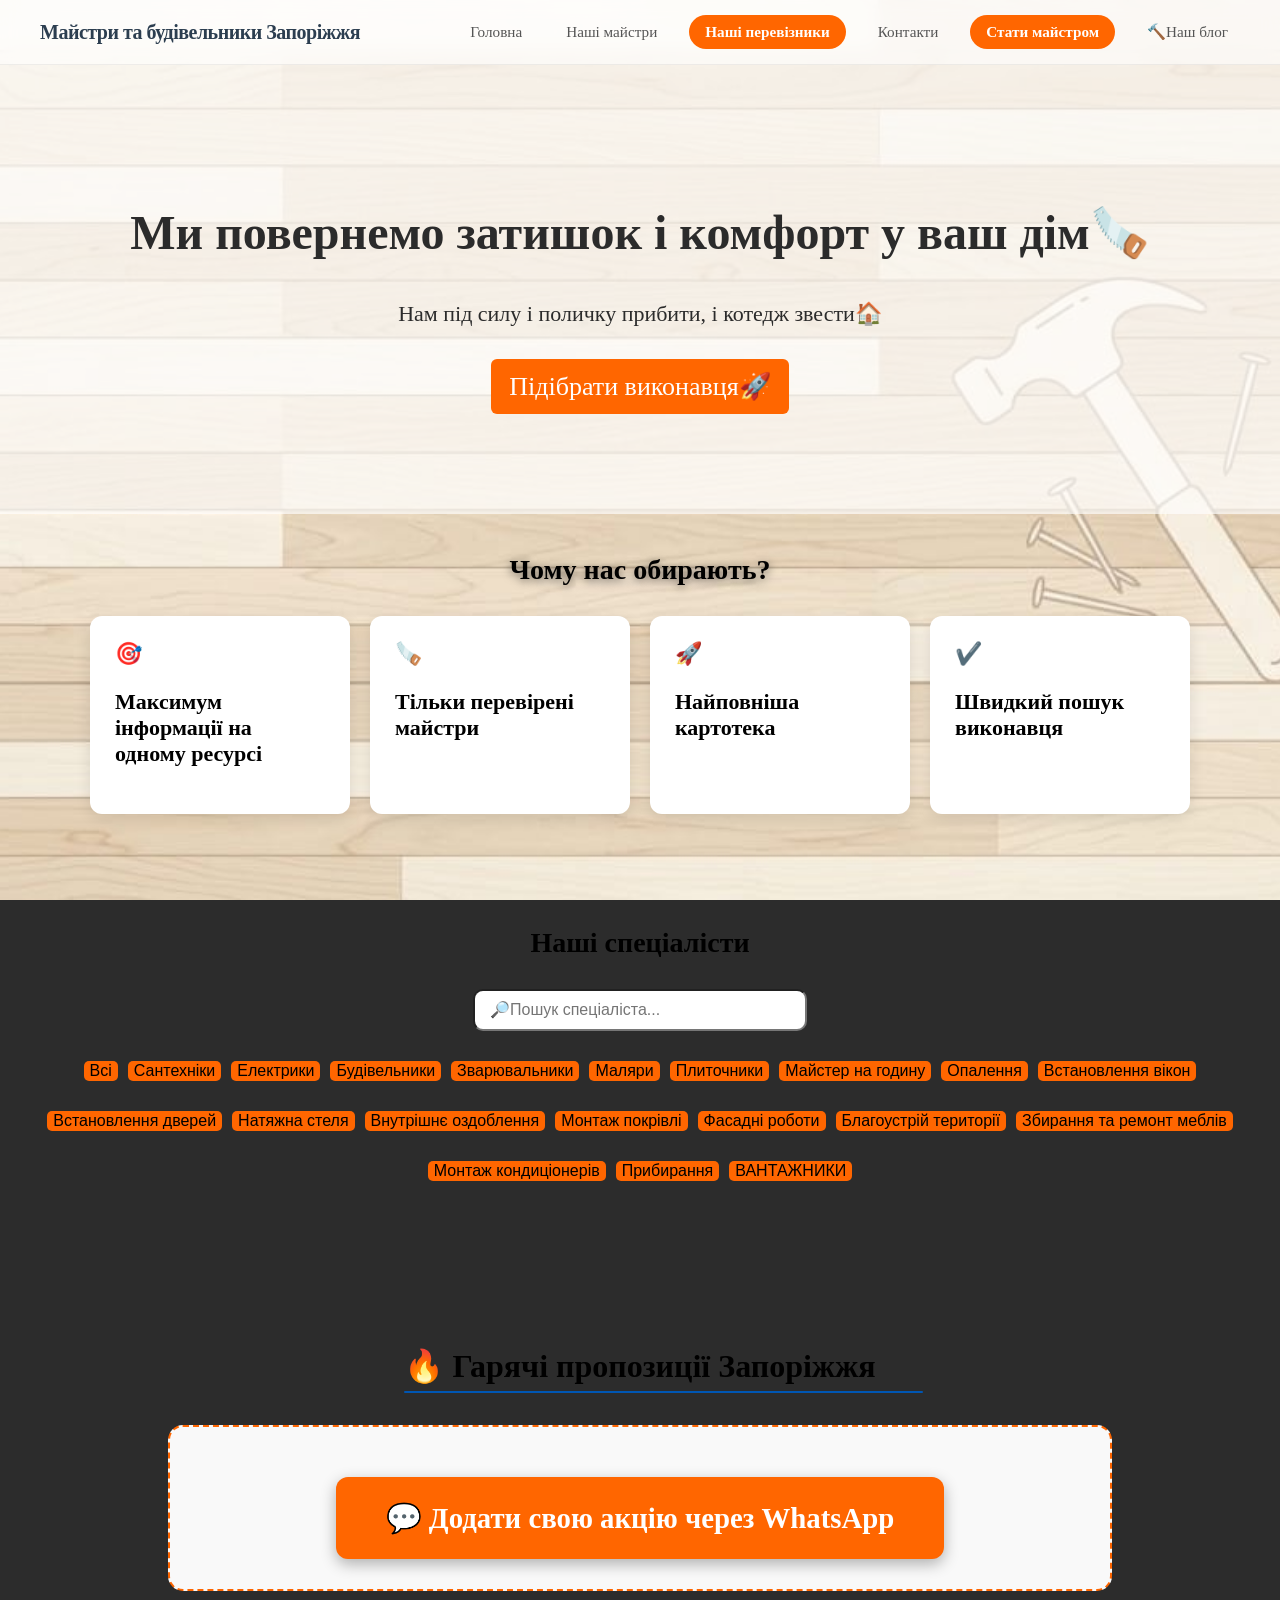
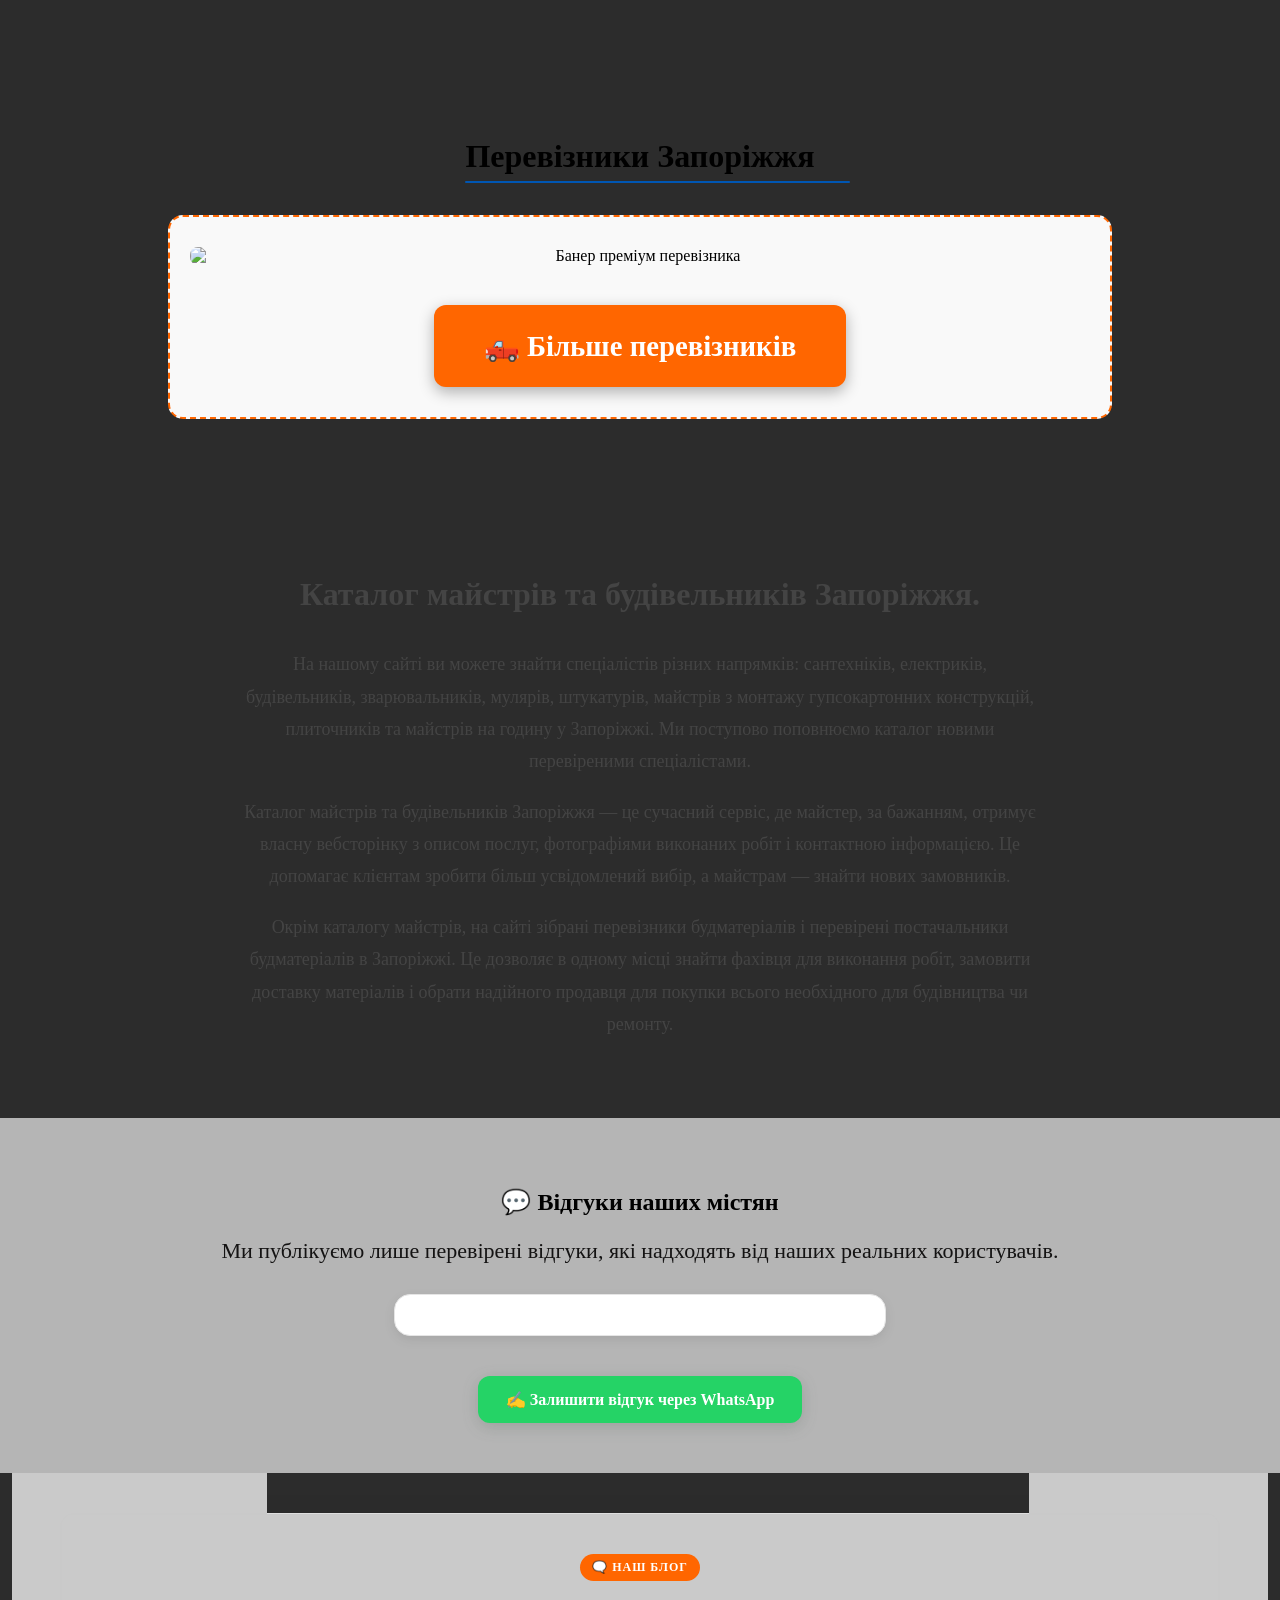
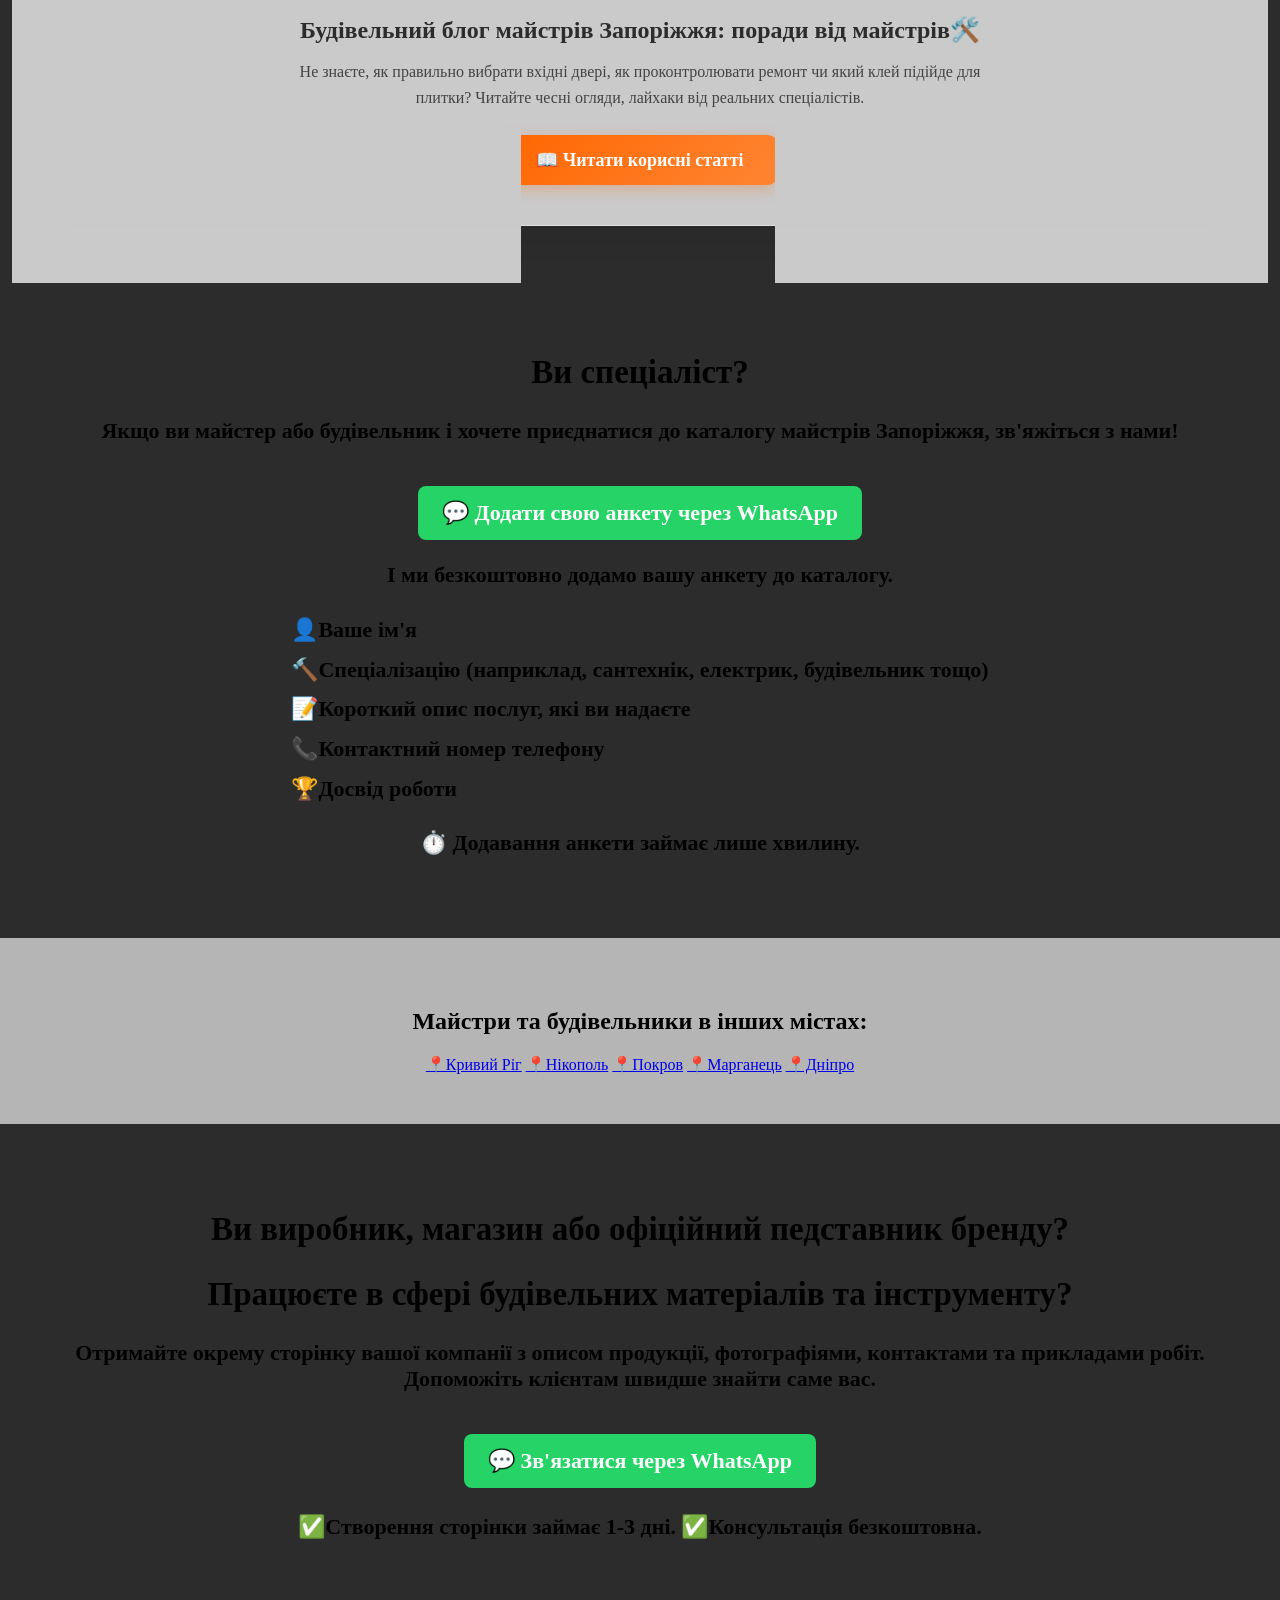
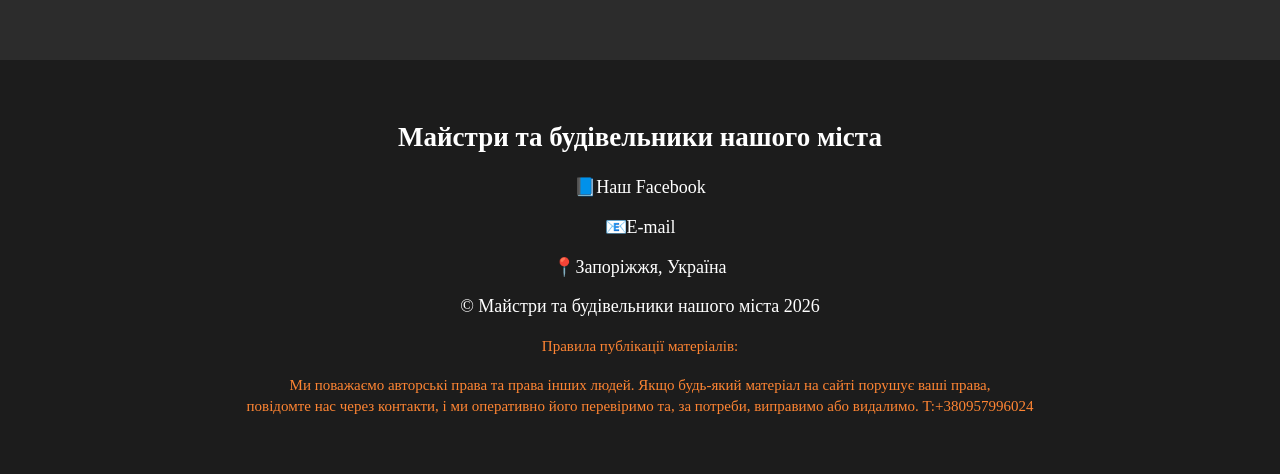
==== index.html @ d4b4d34e "Update fmt.Println message from 'Hello' to 'Goodbye'" ====
<!DOCTYPE html>
<html lang="uk">
<head>
    <meta charset="UTF-8">
    <meta name="viewport" content="width=device-width, initial-scale=1.0"><!--адаптація для мобільних пристроїв-->
        <!--СЕО ОПИС - МЕГА ВАЖЛИВО-->
    <meta name="description"
    content="Каталог майстрів та будівельників нашого міста. Сантехніки, електрики, будівельники, зварювальники та інші спеціалісти.">
    
    <title>Майстри та будівельники Запоріжжя | Каталог спеціалістів</title>

    <!--відсилка до стилів-->
    <link rel="stylesheet" href="style.css">
    
    <link rel="icon" type="image/png" href="images/favicon.png">
    <link rel="canonical" href="https://pavlenkoyurij-sudo.github.io/-builders-zap/" />


</head>


    <!-- Google tag (gtag.js) -->
<script async src="https://www.googletagmanager.com/gtag/js?id=G-5V0Y68V014"></script>
<script>
  window.dataLayer = window.dataLayer || [];
  function gtag(){dataLayer.push(arguments);}
  gtag('js', new Date());

  gtag('config', 'G-5V0Y68V014');
</script>




<body>

    <header>
        <h2>Майстри та будівельники Запоріжжя</h2>
        <nav>
                <a href="#home">Головна</a>
                <a href="#masters">Наші майстри</a>
                <a href="delivery/index-delivery.html" class="nav-btn-highlight">Наші перевізники</a>
                <a href="#join-master-section">Контакти</a>
                <a href="promo/promo.html" class="nav-btn-highlight">Стати майстром</a>
                
                
                <a href="blog/index.html">🔨Наш блог</a>
                
        </nav>
            

    </header>


    <main>

        <section id="home" class="hero">

            <h1>
                 Ми повернемо затишок і комфорт у ваш дім🪚
            </h1>

            <p>
                 Нам під силу і поличку прибити, і котедж звести🏠
            </p>

            <a href="#masters" class="hero-btn">
                 Підібрати виконавця🚀
            </a>

            

        </section>    
        




        <section class="advantages-section">

             <h2 class="advantages-title">
                Чому нас обирають?
            </h2>

            <div class="advantages">
                <div class="adv-card">
                    <div class="adv-icon">🎯</div>

                    <p>
                        Максимум інформації на одному ресурсі
                    </p>
            </div>   
                
                <div class="adv-card">
                    <div class="adv-icon">🪚</div>

                    <p>
                        Тільки перевірені майстри
                    </p>
                </div>

                <div class="adv-card">
                    <div class="adv-icon">🚀</div>

                    <p>
                        Найповніша картотека
                    </p>
                </div>

                <div class="adv-card">
                    <div class="adv-icon">✔️</div>

                    <p>
                        Швидкий пошук виконавця
                    </p>
                </div>   
            
            </div>
        </section>

        <section id="masters" class="masters-section">
            <h2>Наші спеціалісти</h2>

            <input
                type="text"
                id="searchInput"
                placeholder="🔎Пошук спеціаліста..."
                onkeyup="searchMaster()"
                />






            <div class="filters">
                <button onclick="filterMasters('all')">Всі</button>
                <button onclick="filterMasters('plumber')">Сантехніки</button>
                <button onclick="filterMasters('electrician')">Електрики</button>
                <button onclick="filterMasters('builder')">Будівельники</button>
                <button onclick="filterMasters('welder')">Зварювальники</button>
                <button onclick="filterMasters('painter')">Маляри</button>
                <button onclick="filterMasters('tiler')">Плиточники</button>
                <button onclick="filterMasters('handyman')">Майстер на годину</button>
                <button onclick="filterMasters('heating-installer')">Опалення</button>
                <button onclick="filterMasters('window-installer')">Встановлення вікон</button>
                <button onclick="filterMasters('door-installer')">Встановлення дверей</button>
                <button onclick="filterMasters('stretch-ceilings')">Натяжна стеля</button>
                <button onclick="filterMasters('interior-finisher')">Внутрішнє оздоблення</button>
                <button onclick="filterMasters('roof-installer')">Монтаж покрівлі</button>
                <button onclick="filterMasters('exterior-worker')">Фасадні роботи</button>
                <button onclick="filterMasters('landscaping-services')">Благоустрій території</button>
                <button onclick="filterMasters('furniture-assembler')">Збирання та ремонт меблів</button>
                <button onclick="filterMasters('conditioner-installer')">Монтаж кондиціонерів</button>
                <button onclick="filterMasters('cleaning')">Прибирання</button>
                <button onclick="filterMasters('worker')">ВАНТАЖНИКИ</button>
                


            </div>


            <div class="master-grid" id="masterGrid"></div> <!--відсилка до масиву майстрів в ява скрипт-->


        







        </section>



        <section class="hot-section">
            <h2 class="hot-title">
                🔥 Гарячі пропозиції Запоріжжя
            </h2>
            <div class="hot-container">
                        <!--картку добавлено -->
                <div class="hot-card">
  
                    <a href="https://wa.me/380957996024?text=Добрий%20день!%20Хочу%20додати%20свою%20акцію%20на%20сторінку%20майстрів%20Запоріжжя."
                    class="hot-btn whatsapp-btn">
                        💬 Додати свою акцію через WhatsApp
                    </a>
                </div> 
            </div>
        </section>



        <section class="hot-section">
            <h2 class="hot-title">
                Перевізники Запоріжжя
            </h2>
            
            <div class="hot-container">
                        <!--картку добавлено -->
                <div class="hot-card">
                    <!--Місце для банера партнера-->
                    <img src="https://kvnivreuwjgxqekaswed.supabase.co/storage/v1/object/public/master-photos/carriers/zap-deliver.jpg" class="hot-banner"
                    alt="Банер преміум перевізника">
                    <a href="delivery/index-delivery.html"
                    class="hot-btn whatsapp-btn">
                        🛻 Більше перевізників
                    </a>
                    
                </div>              
            </div>
        </section>



        



        


        <section class="seo-text">
            <h2>
                Каталог майстрів та будівельників Запоріжжя.
            </h2>

            <p>
                На нашому сайті ви можете знайти спеціалістів різних напрямків:
        сантехніків, електриків, будівельників, зварювальників, мулярів, штукатурів, майстрів з монтажу гупсокартонних конструкцій,
        плиточників та майстрів на годину у Запоріжжі.
        Ми поступово поповнюємо каталог новими перевіреними спеціалістами.
            </p>
           
            <p>
                Каталог майстрів та будівельників Запоріжжя — це сучасний сервіс, де майстер, за бажанням, отримує власну вебсторінку з описом послуг, фотографіями виконаних робіт і контактною інформацією. Це допомагає клієнтам зробити більш усвідомлений вибір, а майстрам — знайти нових замовників.
            </p>    
        <p>Окрім каталогу майстрів, на сайті зібрані перевізники будматеріалів і перевірені постачальники будматеріалів в Запоріжжі. Це дозволяє в одному місці знайти фахівця для виконання робіт, замовити доставку матеріалів і обрати надійного продавця для покупки всього необхідного для будівництва чи ремонту.</p> 

        </section>



        <section class="reviews-section">
            <h2>💬 Відгуки наших містян</h2>
            <p class="reviews-subtitle">
                Ми публікуємо лише перевірені відгуки, які надходять від наших реальних користувачів.
            </p>

            <div class="reviews-container">

                <div class="review-card">
                    
                </div>

               
            </div>
            <div class="review-action">
                <a href="https://wa.me/380957996024?text=%D0%94%D0%BE%D0%B1%D1%80%D0%B8%D0%B9%20%D0%B4%D0%B5%D0%BD%D1%8C!%20%D0%A5%D0%BE%D1%87%D1%83%20%D0%B7%D0%B0%D0%BB%D0%B8%D1%88%D0%B8%D1%82%D0%B8%20%D0%B2%D1%96%D0%B4%D0%B3%D1%83%D0%BA."
                class="leave-review-btn">
                ✍️ Залишити відгук через WhatsApp
                </a>
            </div>

        </section>


        <!---інформаційна картка блогу--->
        <section class="blog-promo-section">
            <div class="blog-promo-card">
                <div class="blog-promo-content">
                    <span class="blog-badge">🗨️ НАШ БЛОГ</span>
                    <h2>Будівельний блог майстрів Запоріжжя: поради від майстрів🛠️</h2>
                    <p>
                        Не знаєте, як правильно вибрати вхідні двері, як проконтролювати ремонт чи який клей підійде для плитки? Читайте чесні огляди, лайхаки від реальних спеціалістів.
                    </p>
                    <a href="blog/index.html" class="blog-promo-btn">📖 Читати корисні статті</a>

                </div>
            </div>
        </section>




        <section class="join-section" id="join-master-section">
            <h2>Ви спеціаліст?</h2>

            <p>
                Якщо ви майстер або будівельник і хочете приєднатися до каталогу майстрів Запоріжжя, зв'яжіться з нами!
            </p>

            <a href="https://wa.me/380957996024?text=Добрий%20день!%20Хочу%20приєднатися%20до%20каталогу%20майстрів%20Запоріжжя."
                class="add-master-btn whatsapp-btn">
                💬 Додати свою анкету через WhatsApp
            </a>



            



            <p>
                І ми безкоштовно додамо вашу анкету до каталогу.
            </p>
            <ul class="join-list">
                <li>👤Ваше ім'я</li>
                <li>🔨Спеціалізацію (наприклад, сантехнік, електрик, будівельник тощо)</li>
                <li>📝Короткий опис послуг, які ви надаєте</li>
                <li>📞Контактний номер телефону</li>
                <li>🏆Досвід роботи</li>
            </ul>

            <p class="join-note">
                ⏱️ Додавання анкети займає лише хвилину.
            </p>
        </section>

        <section class="reviews-section">
            <h2>Майстри та будівельники в інших містах:</h2>
            <div>
             
                <a href="https://pavlenkoyurij-sudo.github.io/-builders-zap/krivyi-r%D1%96g/index.html" class="link-city-btn">📍Кривий Ріг</a>
                <a href="https://pavlenkoyurij-sudo.github.io/Our-specialists/nikopol/index.html#masters" class="link-city-btn">📍Нікополь</a> 
                <a href="https://pavlenkoyurij-sudo.github.io/Our-specialists/index.html#masters" class="link-city-btn">📍Покров</a>
                <a href="https://pavlenkoyurij-sudo.github.io/Our-specialists/marganec/index.html#masters" class="link-city-btn">📍Марганець</a> 
                <a href="https://pavlenkoyurij-sudo.github.io/-builders-zap/dnipro/index.html#masters" class="link-city-btn">📍Дніпро</a>     
            </div>           

        </section>



        <section class="join-section" id="join-partner-section">
            <h2>Ви виробник, магазин або офіційний педставник бренду?</h2>
            <h2>Працюєте в сфері будівельних матеріалів та інструменту?</h2>

            <p>
                Отримайте окрему сторінку вашої компанії з описом продукції, фотографіями, контактами та прикладами робіт. Допоможіть клієнтам швидше знайти саме вас.
            </p>

            <a href="https://wa.me/380957996024?text=Добрий%20день!%20В%20мене%20є%20потреба%20в%20осотистій%20вебсторінці."
                class="add-master-btn whatsapp-btn">
                💬 Зв'язатися через WhatsApp
            </a>
            <h3></h3>
                ✅Створення сторінки займає 1-3 дні.
                ✅Консультація безкоштовна.
            </h3>

        </section>

        

    </main>    


    
    
    

    



    <button id="scrollToTopBtn" aria-label="Наверх">
            ▲
        </button> <!--кнопка наверх-->






    <footer id="contacts"> 
        <h2>Майстри та будівельники нашого міста</h2>

         
        <p>
            <a href="https://www.facebook.com/share/1bSVVMVqst/"
                target="_blank"
                rel="noopener noreferrer">
                📘Наш Facebook
            </a>
        </p>  

        <p>
            <a href="mailto:yurij.webdev@gmail.com" title="Написати нам">
                📧E-mail
            </a>
        </p>

            <p>📍Запоріжжя, Україна</p>

            <p>© Майстри та будівельники нашого міста 2026</p>

            <p><small style="color: #ff8533;">Правила публікації матеріалів:</small></p>
            <p><small style="color: #ff8533;">Ми поважаємо авторські права та права інших людей. Якщо будь-який матеріал на сайті порушує ваші права, <br>повідомте нас через контакти, і ми оперативно його перевіримо та, за потреби, виправимо або видалимо. T:+380957996024</small></p>



    </footer>


     <!-- Універсальне модальне вікно для детального опису -->
    <dialog id="masterModal" class="master-modal">
        <div class="modal-content">
            <button class="modal-close-icon" onclick="closeMasterModal()">&times;</button>
            <img id="modalPhoto" src="" alt="" class="modal-photo">
            <p id="modalId" class="modal-id"></p>
            <h3 id="modalName"></h3>            
            <p id="modalProfession" class="modal-prof"></p>
            <p id="modalExperience" class="modal-experience"></p>
            <p id="modalCity" class="modal-city"></p>
            <hr>
            <h4>Повний опис послуг:</h4>
            <p id="modalDescription" class="modal-desc"></p>
            <hr>
            <a id="modalCallBtn" href="" class="call-btn">📞 Подзвонити</a>
        </div>
    </dialog>

        <!--посилання до супербази-->
    <script src="https://cdn.jsdelivr.net/npm/@supabase/supabase-js@2"></script>
        <!--посилання до ява скрипта-->
    <script src="script.js"></script> 


        


</body>
</html>
---- style.css ----
body {
    background-image: url("images/background-image.jpeg");
    background-size: cover;/*розтягуємо картинку на весь екран*/
    background-position: center;/*центруємо картинку по вертикалі і горизонталі*/
    background-attachment: fixed;/*фіксуємо артинку на місці, щоб не рухався зі скроломк*/
    background-color: #2c2c2c;/*фон бекграунду поки завантажується картинка*/
    margin: 0;/*занулюємо стандартні відступик*/
    padding: 0;/*занулюємо стандартні відступик*/
}



.hero {
    text-align: center;
    padding: 100px 20px;
    margin-bottom: 40px;
    position: relative;
}
        /*затемнюючий фон шрифта заголовка*/
.hero::before {
    content: "";
    position: absolute;
    inset: 0;
    background: rgba(255,255,255,0.65);
    z-index: 1;
}

.hero >*{
    position: relative;
    z-index: 2;
    color: #2b2b2b;
}

.hero a {
    font-size: 26px;
    display: inline-block;
    margin-top: 10px;
    padding: 12px 18px;
    border-radius: 6px;
    background: #ff6600;
    color: white;
    text-decoration: none;

    transition: 0.3s;

}

.hero a:hover {
    background: #e65c00;
    transform: translateY(-2px);
}

    /*заголовок хіро*/
.hero h1 {
    font-size: 48px;
}

    /*підзаголовок*/
.hero p {
    font-size: 22px;
}

button:hover {
    transform: translateY(-3px);
    transition: 0.3s;
}





.advantages-title {
    color: black;
    text-shadow: 0 2px 10px rgba(0,0,0,0.6);
    font-size: 28px;
    margin-top: 40px;
    text-align: center;/*центрує заголовок*/

}

    /*розміщення карток  - чому нас обирають*/
.advantages {
    display: grid;
    grid-template-columns: repeat(auto-fit, minmax(220px, 1fr));
    gap: 20px;
    max-width: 1100px;
    margin: 30px auto;/*ставимо автоматичні відступи по боках*/
}

    /*стилі карток  - чому нас обирають*/
.adv-card {
    background: white;
    padding: 25px;
    border-radius: 12px;
    box-shadow: 0 4px 15px rgba(0,0,0,0.1);
    transition: 0.3s;
    font-size: 22px;
    font-weight: bold;
}

.adv-card:hover {
    transform: translateY(-5px);
}

    /*===ФУТЕР===*/
footer {
    font-size: 18px;
    background: #1c1c1c;
    color: white;
    text-align: center;
    padding: 40px 20px;
    margin-top: 60px;
}

    /*кнопка - прокрутка догори*/
#scrollToTopBtn {
    position: fixed;
    bottom: 20px;
    right: 20px;
    padding: 12px 15px;
    border: none;
    border-radius: 50%;
    background: #ff6600;
    color: white;
    cursor: pointer;

    opacity: 0;
    visibility: hidden;
    transition: 0.3s;
} 

#scrollToTopBtn.show {
    opacity: 1;
    visibility: visible;
}

#scrollToTopBtn:hover {
    transform: scale(1.1);
}

    /*секція майстрів*/
.masters-section {
    padding: 60px 20px;
    text-align: center;
}

.masters-section h2 {
    font-size: 28px;
    margin-bottom: 30px;
}
        /*кнопки фільтрів*/
.filters button {
    border: none;
    border-radius: 5px;
    background: #ff6600;
    color: black;
    font-size: 16px;
    cursor: pointer;
    transition: 0.3s;
    margin-bottom: 20px;
}

    .filters button:hover {
        background: #e65c00;
        transform: translateY(-2px);
    }

    .filters {
        display: flex;
        flex-wrap: wrap;
        justify-content: center;
        gap: 10px;
    }


    .master-grid {
        display: grid;
        grid-template-columns: repeat(auto-fit, minmax(250px, 1fr));
        gap: 20px;
        max-width: 1100px;
        margin: 0 auto;
    }

        /*картки майстрів*/
    .master-card {
        font-size: 18px;
        background: white;
        padding: 20px;
        border-radius: 12px;
        box-shadow: 0 4px 15px rgba(0,0,0,0.6);
        transition: 0.3s;
        text-align: left;
    }

    .master-description {
        display: -webkit-box;
        -webkit-line-clamp: 3;
        -webkit-box-orient: vertical;
        overflow: hidden;
        color: #555;
        font-size: 0.9rem;
    }

    .master-card img {
        width: 100%;
        height: 200px;
        object-fit: cover;
        border-radius: 10px;
    }



    .master-card:hover {
        transform: translateY(-5px);
        box-shadow: 0 8px 25px rgba(0,0,0,0.2);
    }

    .master-card h3 {
        margin-bottom: 10px;
    }

    

    .master-selection {
        font-size: 28px;
        box-shadow: 0 2px 10px rgba(0,0,0,0.5);
    }
        /*плавний скрол*/
    html {
        scroll-behavior: smooth;
    }

        /*кнопки фільтру*/
    .call-btn {
        display: inline-block;
        margin-top: 10px;
        padding: 8px 12px;
        border-radius: 6px;
        background: #ff6600;
        color: white;
        text-decoration: none;
        transition: 0.3s;
    }
    .call-btn:hover {
        background: #e65c00;
    }

    .master-card:hover {
        transform: translateY(-5px);
        transition: 0.3s;
    }

    .master-card img {
        width: 100%;
        height: 220px;
        object-fit: cover;
        border-radius: 10px;
        margin-bottom: 10px;
    }

    .rating {
        font-weight: bold;
        font-size: 18px;
    }

    #searchInput {
        width: 100%;
        max-width: 300px;
        padding: 10px 15px;
        border-radius: 10px;
        font-size: 16px;
        color: #333;
        margin-bottom: 30px;
    }

    #searchInput:hover {
        background-color: rgba(0,0,0,0.2);
        box-shadow: 0 4px 20px rgba(0,0,0,0.6);
    }


    .join-section {
        padding: 60px 20px;
        text-align: center;
        font-size: 22px;
        font-weight: bold;
    }

    
         /*кнопка додатипайстра*/
    .add-master-btn {
        display: inline-flex;
        align-items: center;
        justify-content: center;
        gap: 8px;
        margin-top: 20px;
        padding: 14px 24px;
        border-radius: 8px;
        color: white;
        text-decoration: none;
        font-size: 22px;
        font-weight: bold;
        transition: 0.3s;
    }

    .whatsapp-btn {
        background: #25d366;
    }

    .whatsapp-btn:hover {
        background: #20ba56;
    }

    .viber-btn {
        background-color: #665cac; 
    }

    .viber-btn:hover {
        background-color: #5a5290;
    }





    ul {
        list-style-type: none;
        padding: 0;
        margin: 0;
    }

    .join-list {
        display: inline-block;
        text-align: left;
        line-height: 1.8;
    }

        /*кнопка фаворитів - в обраному стані*/
    .favorite-btn {
        display: inline-block;
        margin-top: 10px;
        padding: 10px 16px;
        border: none;
        border-radius: 10px;
        cursor: pointer;
        font-size: 15px;
        font-weight: bold;
        transition: 0.3s;
    }
        /*кнопка фаворитів - не в обраному стані*/
    .favorite-btn {
        background: #444;
        color: white;
    }

    .favorite-btn:hover {
        transform: translateY(-2px);
        box-shadow: 0 4px 12px rgba(0,0,0,0.3);
    }


        /*поведінка кнопки при наведені курсору : кнопка фаворитів - в обраному стані*/
    .favorite-btn.active {
        background: ff6600;
        color: white;
    }

    /*силі блоку : НАШІ ПАРТНЕРИ*/
    .partners-section {
        padding: 60px 20px;
        text-align: center;
        max-width: 1200px;
        margin: 0 auto;
    }
    .partners-title {
        font-size: 2rem;
        margin-bottom: 40px;
        position: relative;
        display: inline-block;
    }

    /* Маленький стильний акцент під заголовком */
    .partners-title::after {
        content: '';
        position: absolute;
        left: 0;
        bottom: -8px;
        width: 110%; /* Лінія на половину довжини тексту */
         height: 2px;
        background-color: #0056b3; /* Можна взяти синій колір з логотипу Віконда */
        border-radius: 2px;
    }

    .partners-container {
        display: flex;
        align-items: center;
    }

    .partner-card {
        position: relative;
        max-width: 900px;
        margin: 0 auto;
        overflow: hidden;
    }



        /* Налаштування самого зображення всередині картки */
    .partner-card img {
        display: block;
        width: 100%;
        border-radius: 15px;
    }

    /* Ефект при наведенні мишкою */
    .partner-card:hover {
        transform: translateY(-5px); /* Картка акуратно піднімається вгору */
        box-shadow: 0 12px 30px rgba(0, 0, 0, 0.1); /* Тінь стає трохи глибшою */
    }


    .partner-btn {
        position: absolute;
        bottom: 20px;
        left: 50%;

        transform: translateX(-50%);
        background-color: #ff6600;
        color: white;
        padding: 14px 28px;

        border-radius: 8px;
        text-decoration: none;
        font-weight: bold;
        
        box-shadow: 0 5px 15px rgba(0, 0, 0, 0.3);
        transition: 0.3s;
    }

        
  

        /* Ефект при наведенні */
    .partner-btn:hover {
        background-color: #e65c00; 
        transform: translateX(-50%) scale(1.05); 
    }

    .seo-text {
        text-align: center;
        line-height: 1.8;
        max-width: 800px;
        padding: 60px 20px;
        margin: 0 auto;
        color: #444;
    }

    .seo-text h2 {
        font-size: 2rem;
        font-weight: bold;
        margin-bottom: 25px;
    }

    .seo-text p {
        font-size: 18px;
    }

                /*--- стилі блоку відгуків ---*/

         /*--- головна секція: центруємо тект, додаємо відступи ---*/
    .reviews-section {
        padding: 50px 20px;
        text-align: center;
        background-color: rgba(255,255,255,0.65);
        backdrop-filter: blur(1px);

    }

        /*--- підзаголовок ---*/
    .reviews-subtitle {
        color: #141313;
        font-size: 22px;
        margin-bottom: 30px;
    }

        /*--- контейнен(флекс-бокс) ---*/
    .reviews-container {
        display: flex;
        justify-content: center;
        flex-wrap: wrap;
        gap: 20px;
        max-width: 1000px;
        margin: 0 auto 40px;
    }

      /*--- сама картка відгуку ---*/
    .review-card {
        background-color: white;
        border: 1px solid #e5e5e5;
        border-radius: 16px;
        padding: 20px;
        
        width: 100%;
        max-width: 450px;
        text-align: left;
        box-shadow: 0 4px 12px rgba(0, 0, 0, 0.08);
        display: flex;
        flex-direction: column;
        justify-content: space-between;
    }

            /*--- верхня частина картки ---*/
    .review-heder {
        display: flex;
        justify-content: space-between;
        align-items: center;
        margin-bottom: 12px;
        font-weight: bold;
    }

    .review-autor {
        color: #334;
        font-size: 16px;
    }


    .review-stars {
        color: #ffcc00;/*--- золотий колір зірочок ---*/
        font-size: 14px;
    }

    .review-data {
        color: #998;
        font-size: 12px;
        align-self: flex-end;
    }

    .review-text {
        color: #181818;
        font-size: 15px;
        line-height: 1.6;/*--- збільшуємо відстант між рядками, щоб легче читалося ---*/
        font-style: italic;/*--- робимо текст курсивом бо пряма мова відгуку ---*/
        margin-bottom: 15px;
    }


        /*--- кнопка залишити відгук ---*/
    .leave-review-btn {
        display: inline-block;
        padding: 14px 28px;
        background-color: #25d366;
        color: white;
        font-weight: bold;
        font-size: 16px;
        text-decoration: none;/*--- прибираєма стандартне підкреслення посилання ---*/
        border-radius: 12px;
        box-shadow: 0 4px 15px rgba(102, 116, 107, 0.3);/*--- тінь кнопки ---*/
        transition: all 0.2s ease;
    }

    .leave-review-btn:hover {
        background-color: #20ba5a;
        transform: rotateY(-2px);
        box-shadow: 0 6px 20px rgba(48, 53, 49, 0.4);/*--- тінь стає глибшою ---*/
    }

        /*--- ефект при кліку ---*/
    .leave-review-btn:active {
        transform: translateY(-2px);        
    }



        /*--- контейнер для картки блогу ---*/
    .blog-promo-section {
        max-width: 1200px;
        margin: 40px auto;
        padding: 0 20px;
        box-sizing: border-box;
    }


        /*--- карткa ---*/
    .blog-promo-card {
        background-color: rgba(255,255,255,0.75);
        backdrop-filter: blur(1px);
        border-radius: 16px;
        padding: 40px 30px;
        box-shadow: 0 8px  32px rgba(0, 0, 0, 0.08);
        border: 1px solid rgba(255,255,255,0.4);
        text-align: center;
        transition: transform 0.3s ease, box-shadow 0.3s ease;
    }

        /*--- карткa:hover ---*/
    .blog-promo-card:hover {
        transform: translateY(4px);
        box-shadow: 0 12px 40px rgba(0,0,0,0.12);
    }

        /*---  ---*/
    .blog-badge {
        background-color: #ff6600;
        color: #fff;
        padding: 6px 12px;
        font-size: 12px;

        font-weight: bold;
        border-radius: 20px;
        letter-spacing: 1px;
        display: inline-block;
        margin-bottom: 15px;
    }

    .blog-promo-content h2 {
        font-size: 24px;
        color: #2c2c2c;
        margin-bottom: 15px;
    }
        /*---  ---*/
    .blog-promo-content p {
        font-weight: 18px;
        line-height: 1.6;
        color: #444;
        max-width: 700px;
        margin: 0 auto 25px auto;
    }

    .blog-promo-btn {
        display: inline-block;
        padding: 14px 35px;
        background: linear-gradient(135deg, #ff6600, #ff8533);
        color: #fff;
        font-weight: bold;
        font-size: 18px;
        text-decoration: none;
        border-radius: 12px;
        box-shadow: 0 4px 15px rgba(255,102,0,0.3);
        transition: all 0.2s ease;
    }


    .blog-promo-btn:hover {
        background: linear-gradient(135deg, #e65c00, #ff6600);
        transform: translateY(-2px);
        box-shadow: 0 6px 20px rgba(255,102,0,0.5);
    }

    .blog-promo-btn:active {
        transform: translateY(0);
    }


     /*--- плавний перехід від чторінки до сторінки ---*/
    html {
        scroll-behavior: smooth;
    }

    .premium-btn {
        display: inline-block;
        margin-top: 10px;
        padding: 10px 18px;
        background: linear-gradient(135deg, #f7c948, #ff9800);
        color: white;
        text-decoration: none;
        border-radius: 8px;
        font-weight: bold;
        transition: 0.3s;
    }

    .premium-btn:hover {
        transform: scale(1.05);
        box-shadow: 0 4px 12px rgba(0,0,0,0.3);
    }    

    /* Базові налаштування для шапки */
header {
    display: flex;
    justify-content: space-between; /* Розносить заголовок вліво, меню вправо */
    align-items: center;
    padding: 15px 40px;
    position: sticky; /* Шапка плавно залишається вгорі при скролі */
    top: 0;
    z-index: 1000;
    
    /* М'який ефект скла, який не перетягує увагу */
    background: rgba(255, 255, 255, 0.85); 
    backdrop-filter: blur(8px);
    -webkit-backdrop-filter: blur(8px);
    
    /* Тонка акуратна лінія знизу замість грубої тіні */
    border-bottom: 1px solid rgba(0, 0, 0, 0.06); 
    transition: all 0.3s ease;
}

/* Назва сайту в шапці */
header h2 {
    font-size: 1.25rem;
    font-weight: 700;
    color: #2c3e50; /* Спокійний темно-синій/сірий колір замість чисто чорного */
    margin: 0;
    letter-spacing: -0.5px;
}

/* Контейнер для посилань */
header nav {
    display: flex;
    gap: 20px; /* Відступи між посиланнями, щоб код дихав */
    align-items: center;
}

/* Стилі для звичайних посилань */
header nav a {
    text-decoration: none;
    color: #555; /* М'який колір для другорядних елементів */
    font-size: 0.95rem;
    font-weight: 500;
    padding: 6px 12px;
    border-radius: 6px;
    transition: all 0.25s ease;
}

/* Ефект наведення на звичайні посилання */
header nav a:hover {
    color: #2c3e50;
    background: rgba(0, 0, 0, 0.04); /* Легке підсвічування фону */
}

/* Хак для важливих кнопок: виділяємо "Нікополь" та "Зв'язатися" */
/* Посилання на Нікополь робимо трохи акцентним, але спокійним */
header nav a[href*="nikopol"] {
    background: rgba(243, 156, 18, 0.1); /* Легкий натяк на твій фірмовий теплий колір */
    color: #e67e22;
    font-weight: 600;
}

header nav a[href*="nikopol"]:hover {
    background: rgba(243, 156, 18, 0.18);
    color: #d35400;
}

/* Кнопка "Зв'язатися" (mailto) — робимо акуратною контурною кнопочкою */
header nav a[href^="mailto:"] {
    border: 1px solid #f39c12;
    color: #f39c12;
    font-weight: 600;
}

header nav a[href^="mailto:"]:hover {
    background: #f39c12;
    color: #fff;
    box-shadow: 0 4px 12px rgba(243, 156, 18, 0.2);
}

/* Адаптивність: якщо екран маленький (телефон), переносимо меню під заголовок */
@media (max-width: 768px) {
    header {
        flex-direction: column;
        gap: 12px;
        padding: 15px 20px;
        text-align: center;
    }
    
    header nav {
        flex-wrap: wrap; /* Дозволяє посиланням переноситися на новий рядок на смартфонах */
        justify-content: center;
        gap: 8px;
    }
    
    header nav a {
        font-size: 0.85rem;
        padding: 5px 10px;
    }
}

 /*силі блоку : НАШІ ПЕРЕВІЗНИКИ*/
    .delivery-section {
        padding: 60px 20px;
        text-align: center;
        max-width: 1200px;
        margin: 0 auto;
    }
    .delivery-title {
        font-size: 2rem;
        margin-bottom: 40px;
        position: relative;
        display: inline-block;
    }

    /* Маленький стильний акцент під заголовком */
    .delivery-title::after {
        content: '';
        position: absolute;
        left: 0;
        bottom: -8px;
        width: 110%; /* Лінія на половину довжини тексту */
         height: 2px;
        background-color: #0056b3; /* Можна взяти синій колір з логотипу Віконда */
        border-radius: 2px;
    }

    .delivery-container {
        display: flex;
        align-items: center;
    }

    .delivery-card {
        position: relative;
        max-width: 900px;
        margin: 0 auto;
        overflow: hidden;
    }



        /* Налаштування самого зображення всередині картки */
    .delivery-card img {
        display: block;
        width: 95%;
        border-radius: 15px;
    }

    /* Ефект при наведенні мишкою */
    .delivery-card:hover {
        transform: translateY(-5px); /* Картка акуратно піднімається вгору */
        box-shadow: 0 12px 30px rgba(0, 0, 0, 0.1); /* Тінь стає трохи глибшою */
    }


    .delivery-btn {
        position: absolute;
        bottom: 20px;
        left: 50%;

        transform: translateX(-50%);
        background-color: #ff6600;
        color: white;
        padding: 14px 28px;

        border-radius: 8px;
        text-decoration: none;
        font-weight: bold;
        
        box-shadow: 0 5px 15px rgba(0, 0, 0, 0.3);
        transition: 0.3s;
    }

        
  

        /* Ефект при наведенні */
    .delivery-btn:hover {
        background-color: #e65c00; 
        transform: translateX(-50%) scale(1.05); 
    }

    /* стилі футера */
    footer a{
        color: white;
        text-decoration: none;
    }

    footer a:hover{
        color: orange;
    }

    /* Стиль для помаранчевої кнопки в навігації */
    .nav-btn-highlight {
        background-color: #ff6600; /* Помаранчевий колір */
        color: #ffffff !important;   /* Білий текст */
        padding: 8px 16px;
        border-radius: 20px;       /* Закруглення як у банера */
        text-decoration: none;
        font-weight: bold;
        transition: all 0.2s ease;
    }

    /* Ефект при наведенні курсору */
    .nav-btn-highlight:hover {
        background-color: #e65c00; /* Трохи темніший при наведенні */
        box-shadow: 0 4px 10px rgba(255, 102, 0, 0.3);
        transform: translateY(-1px);
    }


    /*силі блоку : НАШІ АКЦІЇ*/
    .hot-section {
        padding: 60px 20px;
        text-align: center;
        max-width: 1200px;
        margin: 0 auto;
    }
    .hot-title {
        font-size: 2rem;
        margin-bottom: 40px;
        position: relative;
        display: inline-block;
    }

    /* Маленький стильний акцент під заголовком */
    .hot-title::after {
        content: '';
        position: absolute;
        left: 0;
        bottom: -8px;
        width: 110%; /* Лінія на половину довжини тексту */
         height: 2px;
        background-color: #0056b3; /* Можна взяти синій колір з логотипу Віконда */
        border-radius: 2px;
    }

    .hot-card {
        position: relative;
        max-width: 900px;
        margin: 0 auto;
        padding: 30px 20px;
        background-color: #f9f9f9; /* Можна додати легкий фоновий колір */
        border: 2px dashed #ff6600;  /* Або стильну рамку для акценту */
        border-radius: 15px;
        
        display: flex;
        flex-direction: column;
        align-items: center;
        text-align: center;
    }

    .hot-btn {
        display: inline-block;
        margin-top: 20px;
        background-color: #ff6600;
        color: white;
        text-decoration: none;
        font-weight: bold;
        border-radius: 12px; /* Трохи збільшили радіус для гармонії */
        box-shadow: 0 5px 15px rgba(0, 0, 0, 0.3);
        transition: 0.3s;

        /* Збільшені параметри */
        font-size: 1.8rem;        /* Збільшено шрифт (було стандартне або ~1rem) */
        padding: 24px 50px;       /* Збільшено відступи (було 14px 28px) */
    }

    .hot-btn:hover {
        background-color: #e65c00;
        transform: scale(1.05);
    }


    .hot-banner {
        width: 100%; /* Можна змінити на бажану ширину */
        height: auto;
        
        border-radius: 8px;
        margin: 0 auto 20px auto; /* Центруємо банер і додаємо відступ знизу */
    
    }

    /* Модальне вікно */
    .master-modal {
        border: none;
        border-radius: 16px;
        padding: 25px;
        width: 90%;
        max-width: 550px;
        max-height: 85vh; /* Якщо текст великий, вікно не вийде за межі екрана */
        overflow-y: auto; /* Вмикає скрол усередині вікна */
        box-shadow: 0 15px 35px rgba(0, 0, 0, 0.3);
    }

    /* Затемнення та розмиття фону */
    .master-modal::backdrop {
        background: rgba(0, 0, 0, 0.6);
        backdrop-filter: blur(4px);
    }

    .modal-content {
        position: relative;
        display: flex;
        flex-direction: column;
        gap: 10px;
    }

    .modal-close-icon {
        position: absolute;
        top: -10px;
        right: -5px;
        background: none;
        border: none;
        font-size: 28px;
        cursor: pointer;
        color: #666;
    }

    .modal-photo {
        width: 450px;
        height: auto;
        object-fit: cover;
        border-radius: 8px;
        margin: 0 auto;
    }

    .modal-desc {
        white-space: pre-line; /* Зберігає абзаци та переноси рядків */
        line-height: 1.5;
        font-size: 1.05rem;
        color: #333;
    }

    /* Обрізаємо опис у картці до 3 рядків, щоб усі картки були рівними */
    .master-description {
        display: -webkit-box;
        -webkit-line-clamp: 3;
        -webkit-box-orient: vertical;
        overflow: hidden;
    }

    /* Курсор-вказівник для картки, щоб юзер розумів, що на неї можна натиснути */
    .master-card {
        cursor: pointer;
    }

    #modalCallBtn {
        align-self: center; /* Вирівнює саме кнопку по центру, не розтягуючи */
        width: fit-content;  /* Ширина суворо під розмір тексту та іконки */
        padding: 10px 25px; /* Зручні відступи для натискання */
    }

     /* ===== Преміум-картка ===== */
    .master-card.premium {
        background: linear-gradient(180deg, #fffaf0, #fff3cf);
        border: 2px solid #d4af37;
        box-shadow: 0 6px 18px rgba(212, 175, 55, 0.45);
    }

    .master-card.premium:hover {
        box-shadow: 0 10px 28px rgba(212, 175, 55, 0.65);
    }

    /* Рядок: ім'я + бейдж в одну лінію */
    .master-name-row {
        display: flex;
        flex-direction: row;
        align-items: center;
        flex-wrap: wrap;
        gap: 8px;
        margin-bottom: 10px;
    }

    .master-name-row h3 {
        margin: 0;
    }

    /* Бейдж ТОП */
    .badge-recommended {
        display: inline-flex;
        align-items: center;
        gap: 4px;
        padding: 3px 10px;
        font-size: 14px;
        font-weight: 700;
        letter-spacing: 1px;
        color: #5a4300;
        background: linear-gradient(135deg, #f7d774, #d4af37);
        border-radius: 999px;
    }
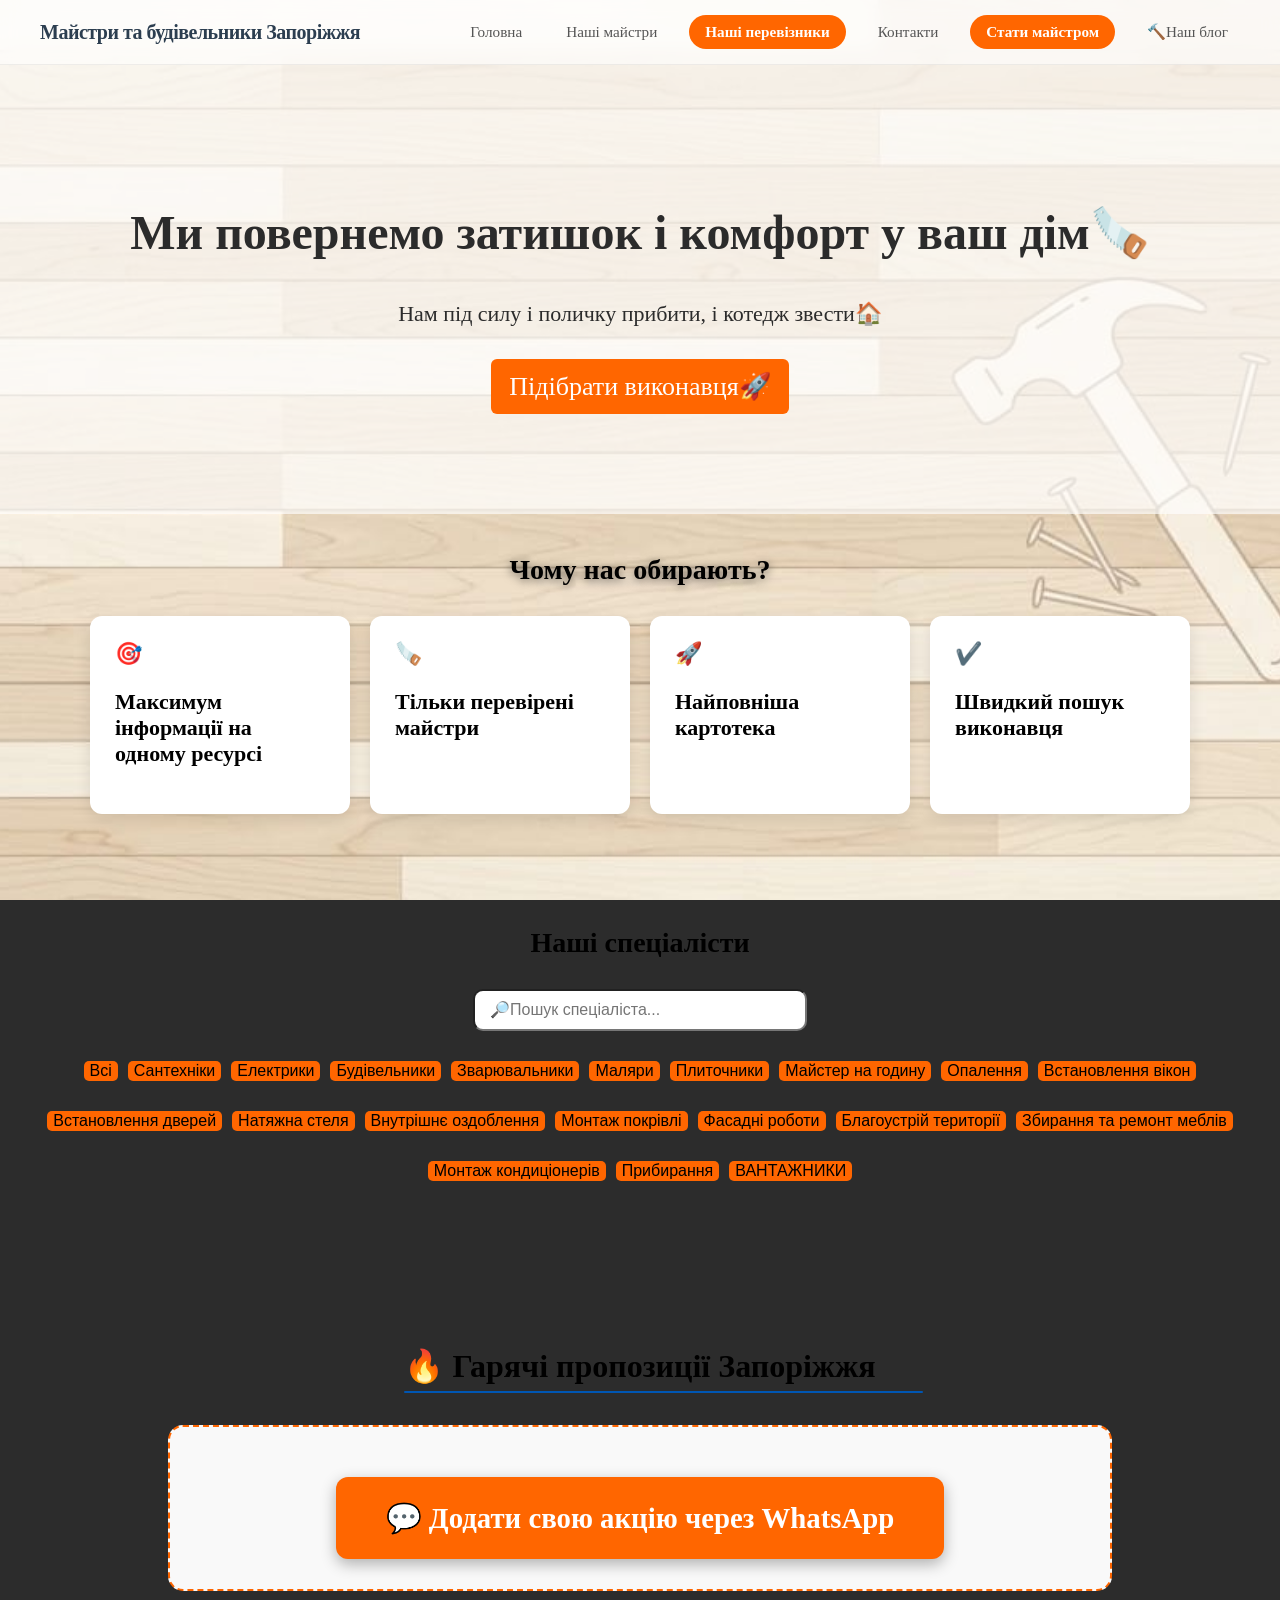
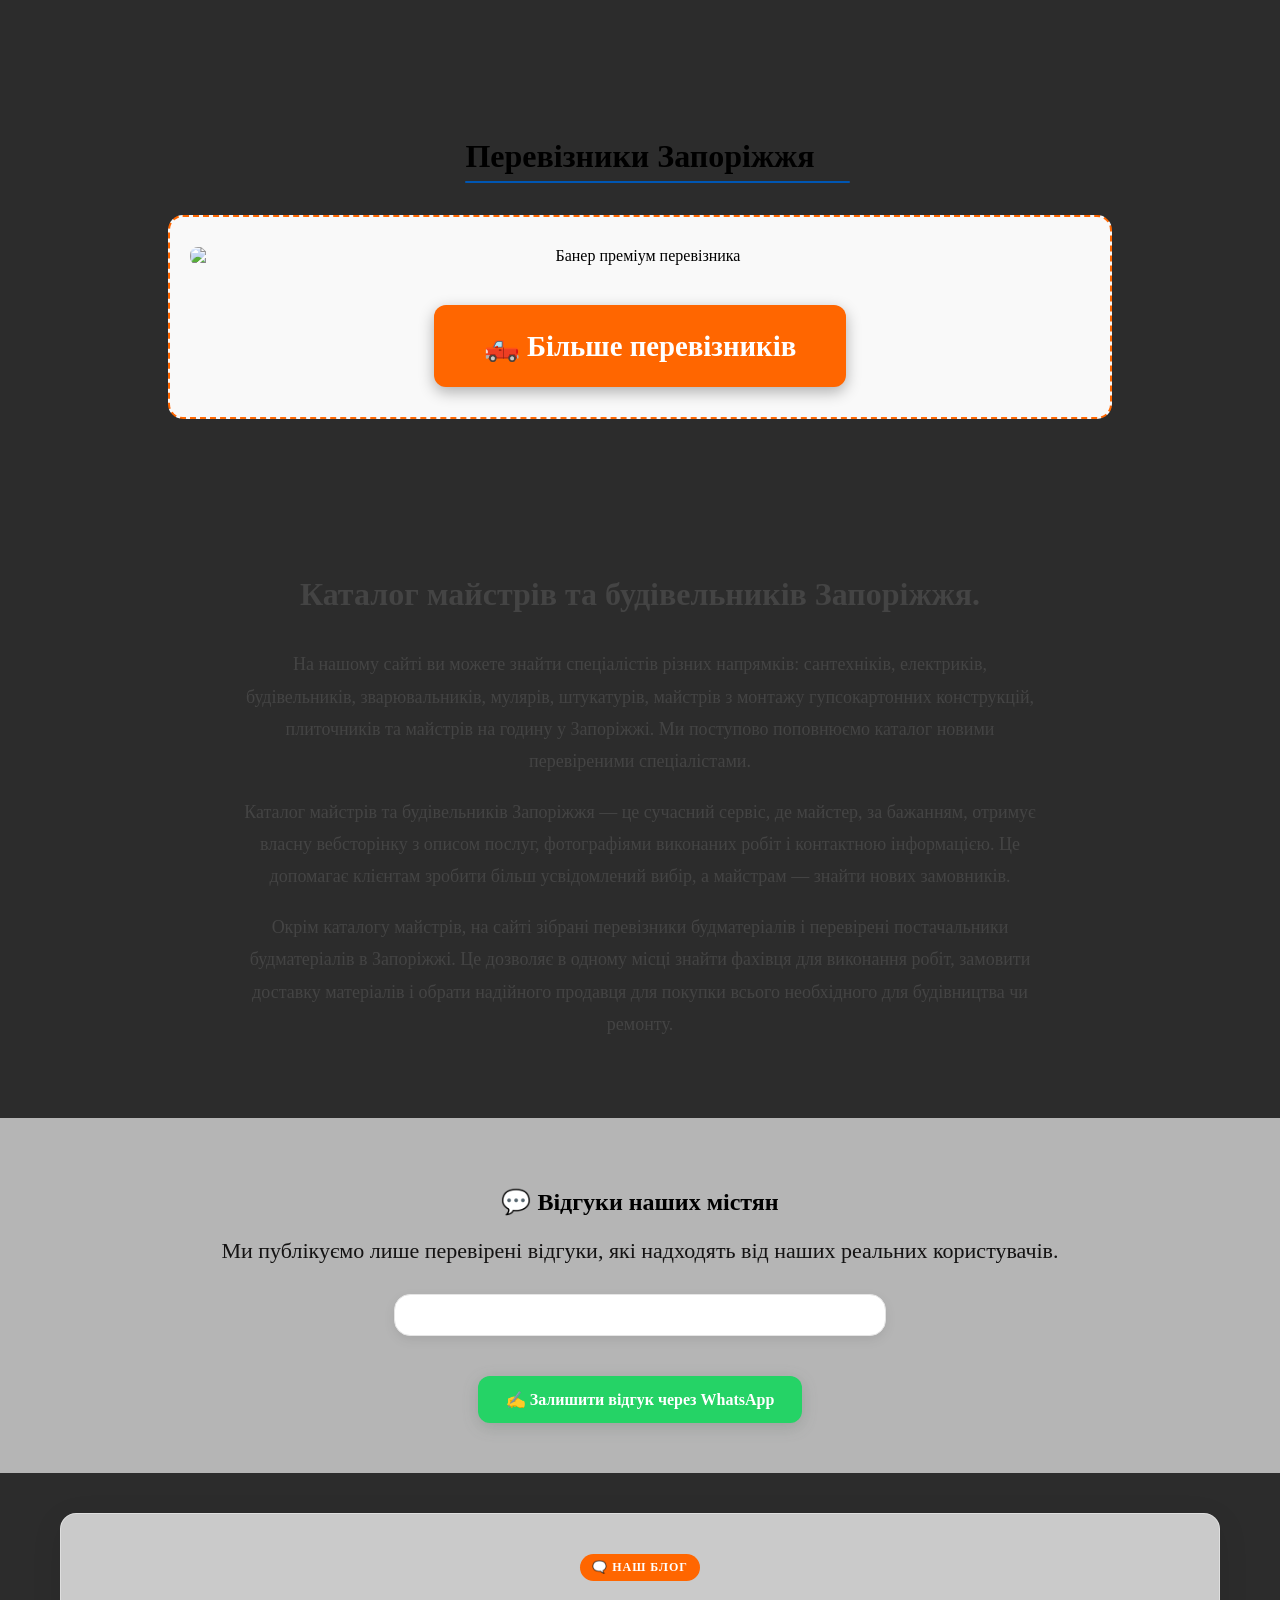
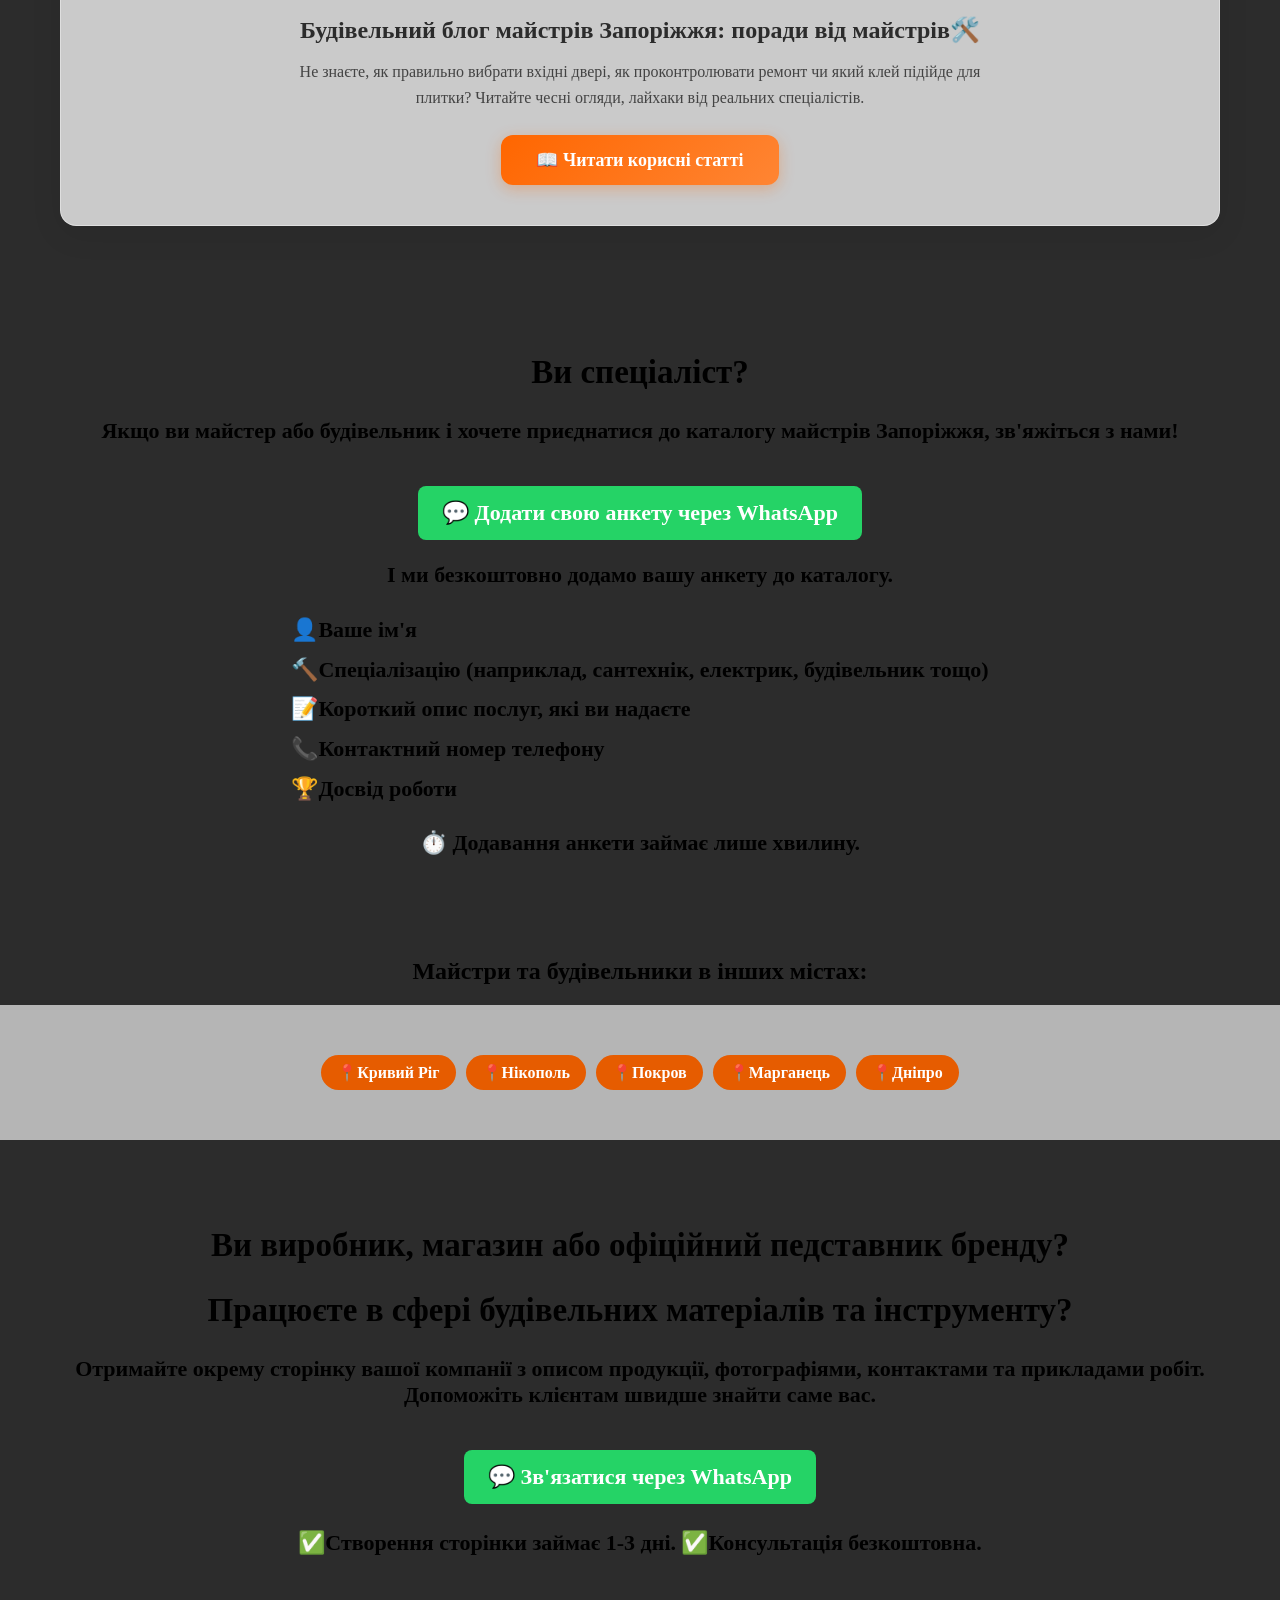
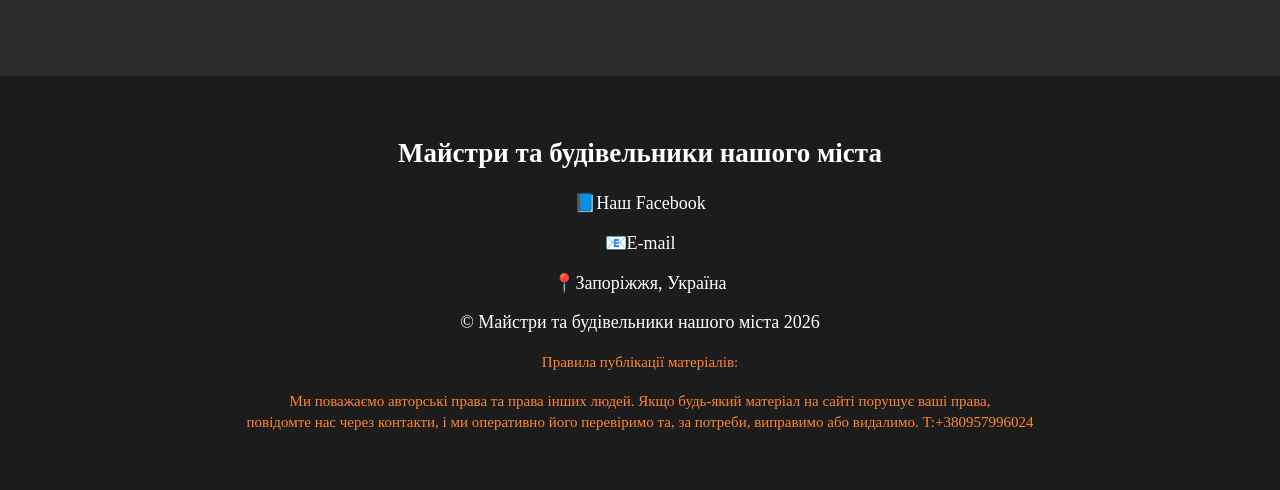
==== commit 9074a18e: "Update print statement from 'Hello' to 'Goodbye'" ====
--- a/index.html
+++ b/index.html
@@ -319,7 +319,7 @@
             </p>
         </section>
 
-        <section class="reviews-section">
+        <section class="link-city-section">
             <h2>Майстри та будівельники в інших містах:</h2>
             <div>
              
--- a/style.css
+++ b/style.css
@@ -1065,6 +1065,48 @@
         border-radius: 999px;
     }
 
+    /*--- секція інших міст ---*/
+    .link-city-section {
+        text-align: center;
+    }
+
+    .link-city-section > div {
+        display: flex;
+        flex-wrap: wrap;
+        justify-content: center;
+        padding: 50px 20px;
+        text-align: center;
+        background-color: rgba(255,255,255,0.65);
+        backdrop-filter: blur(1px);
+        align-items: center;
+        gap: 10px;
+
+    }  
+     
+
+   /* Стиль для кнопки сторінок інших міст  */
+    .link-city-btn {
+        display: inline-flex;
+        align-items: center;
+        justify-content: center;
+        box-sizing: border-box;
+        align-items: center;
+        background-color: #e65c00; /* Помаранчевий колір */
+        color: #ffffff !important;   /* Білий текст */
+        padding: 8px 16px;
+        border-radius: 20px;       /* Закруглення як у банера */
+        text-decoration: none;
+        font-weight: bold;
+        transition: all 0.2s ease;
+    }
+
+    /* Ефект при наведенні курсору */
+    .link-city-btn:hover {
+        background-color: #ff6600; /* Трохи темніший при наведенні */
+        box-shadow: 0 4px 10px rgba(255, 102, 0, 0.3);
+        transform: translateY(-1px);
+    } 
+
 
 
 
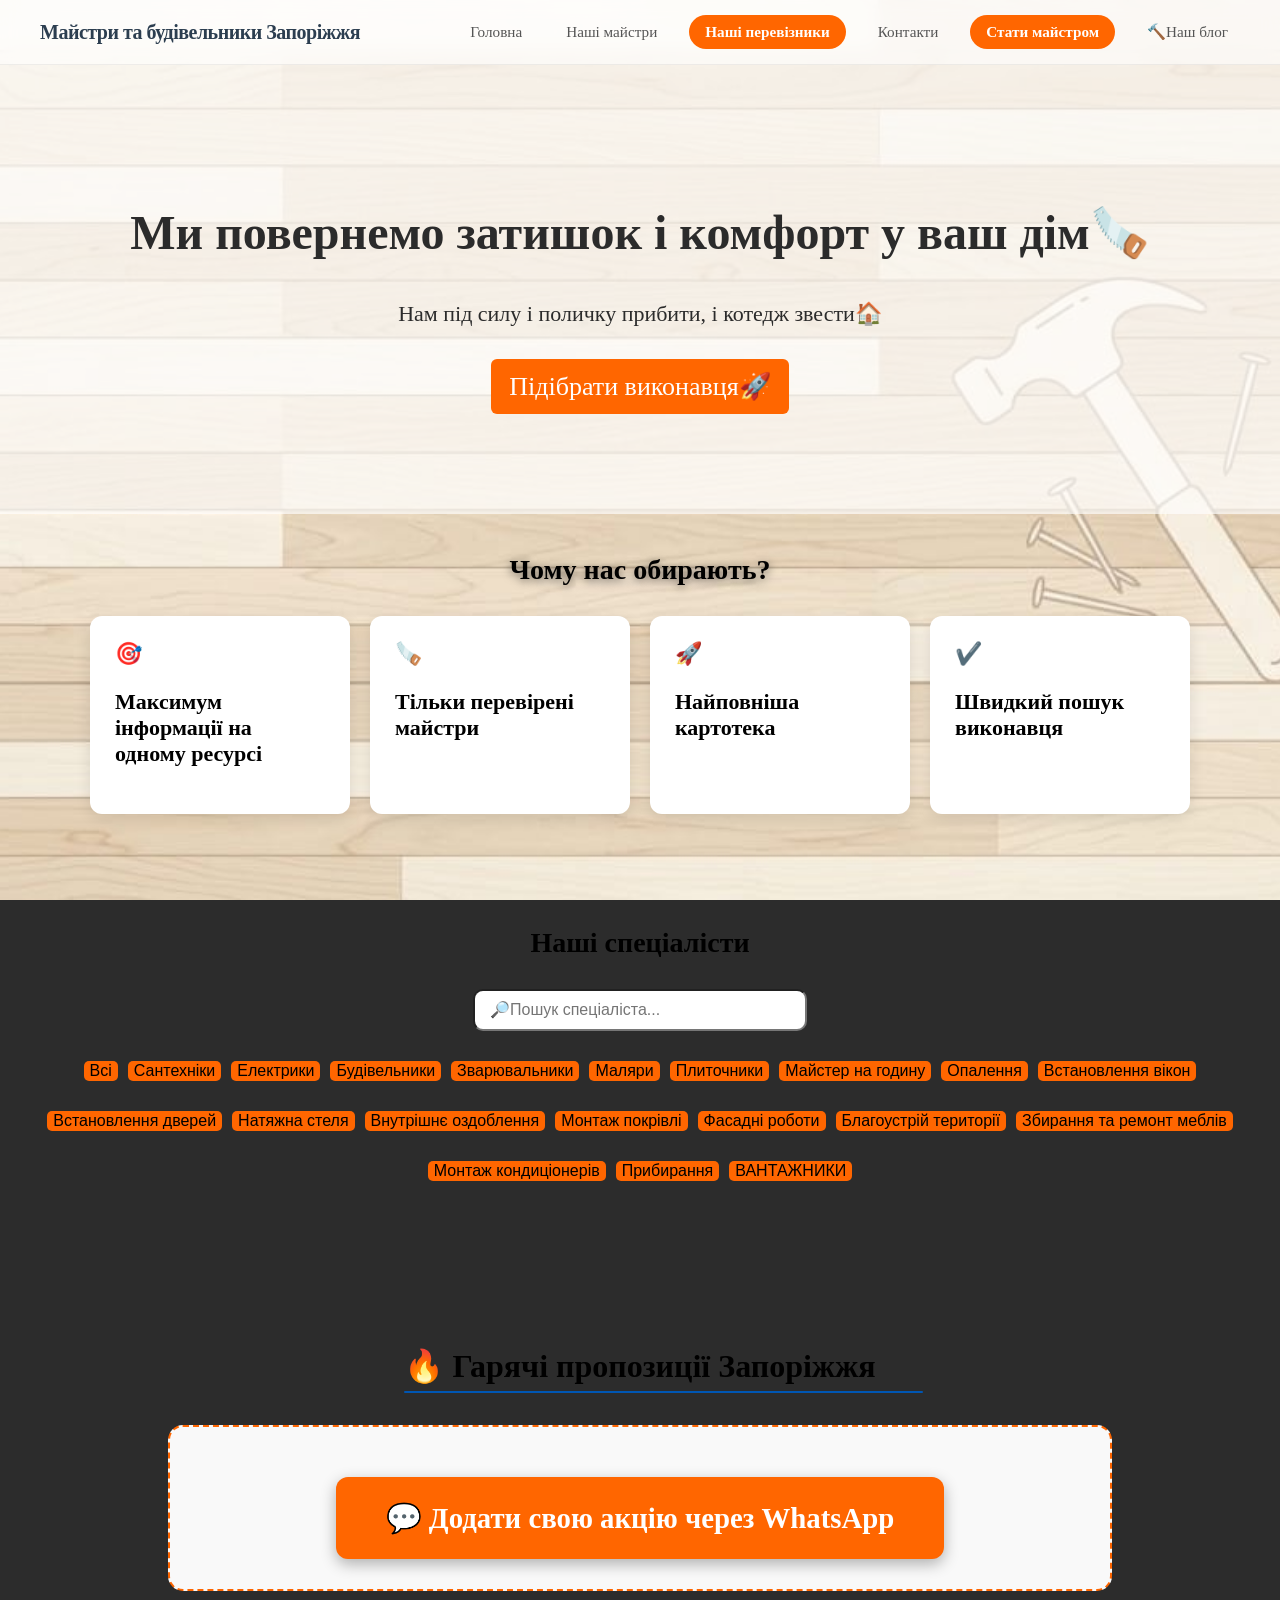
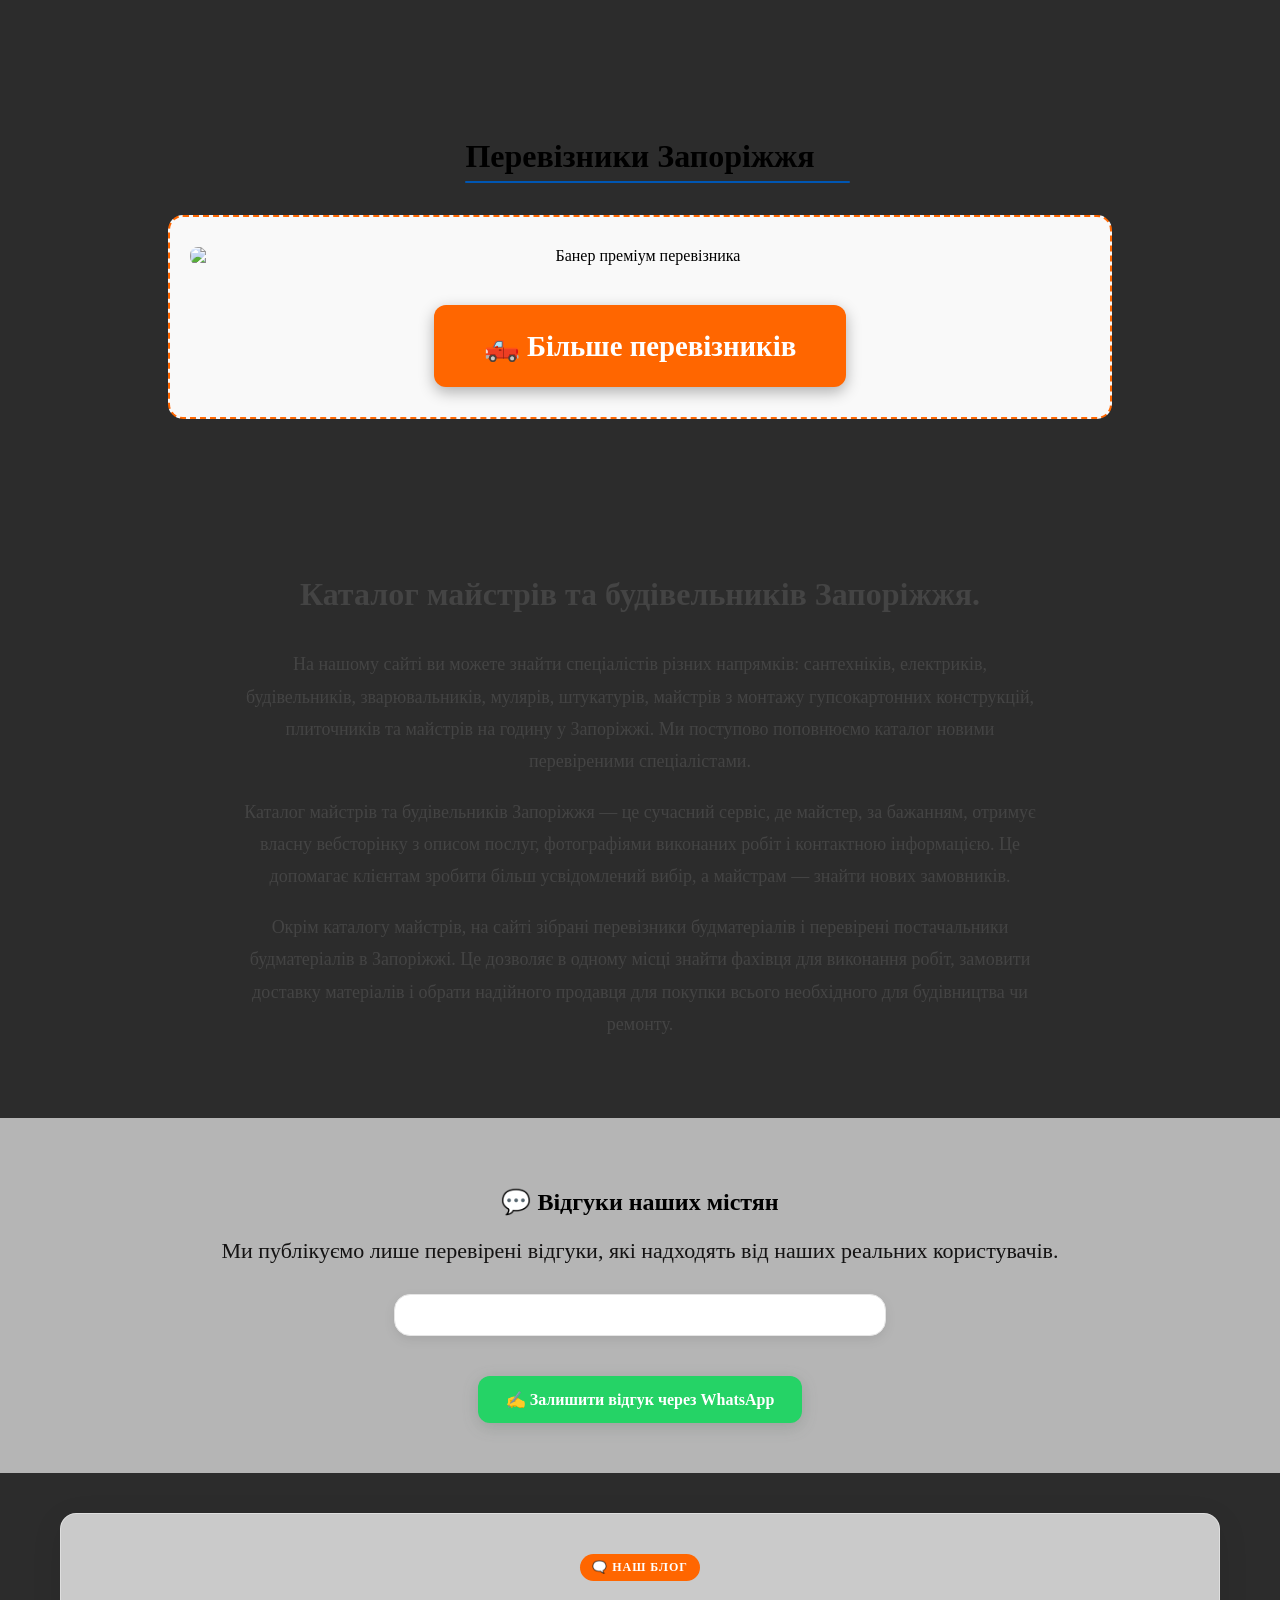
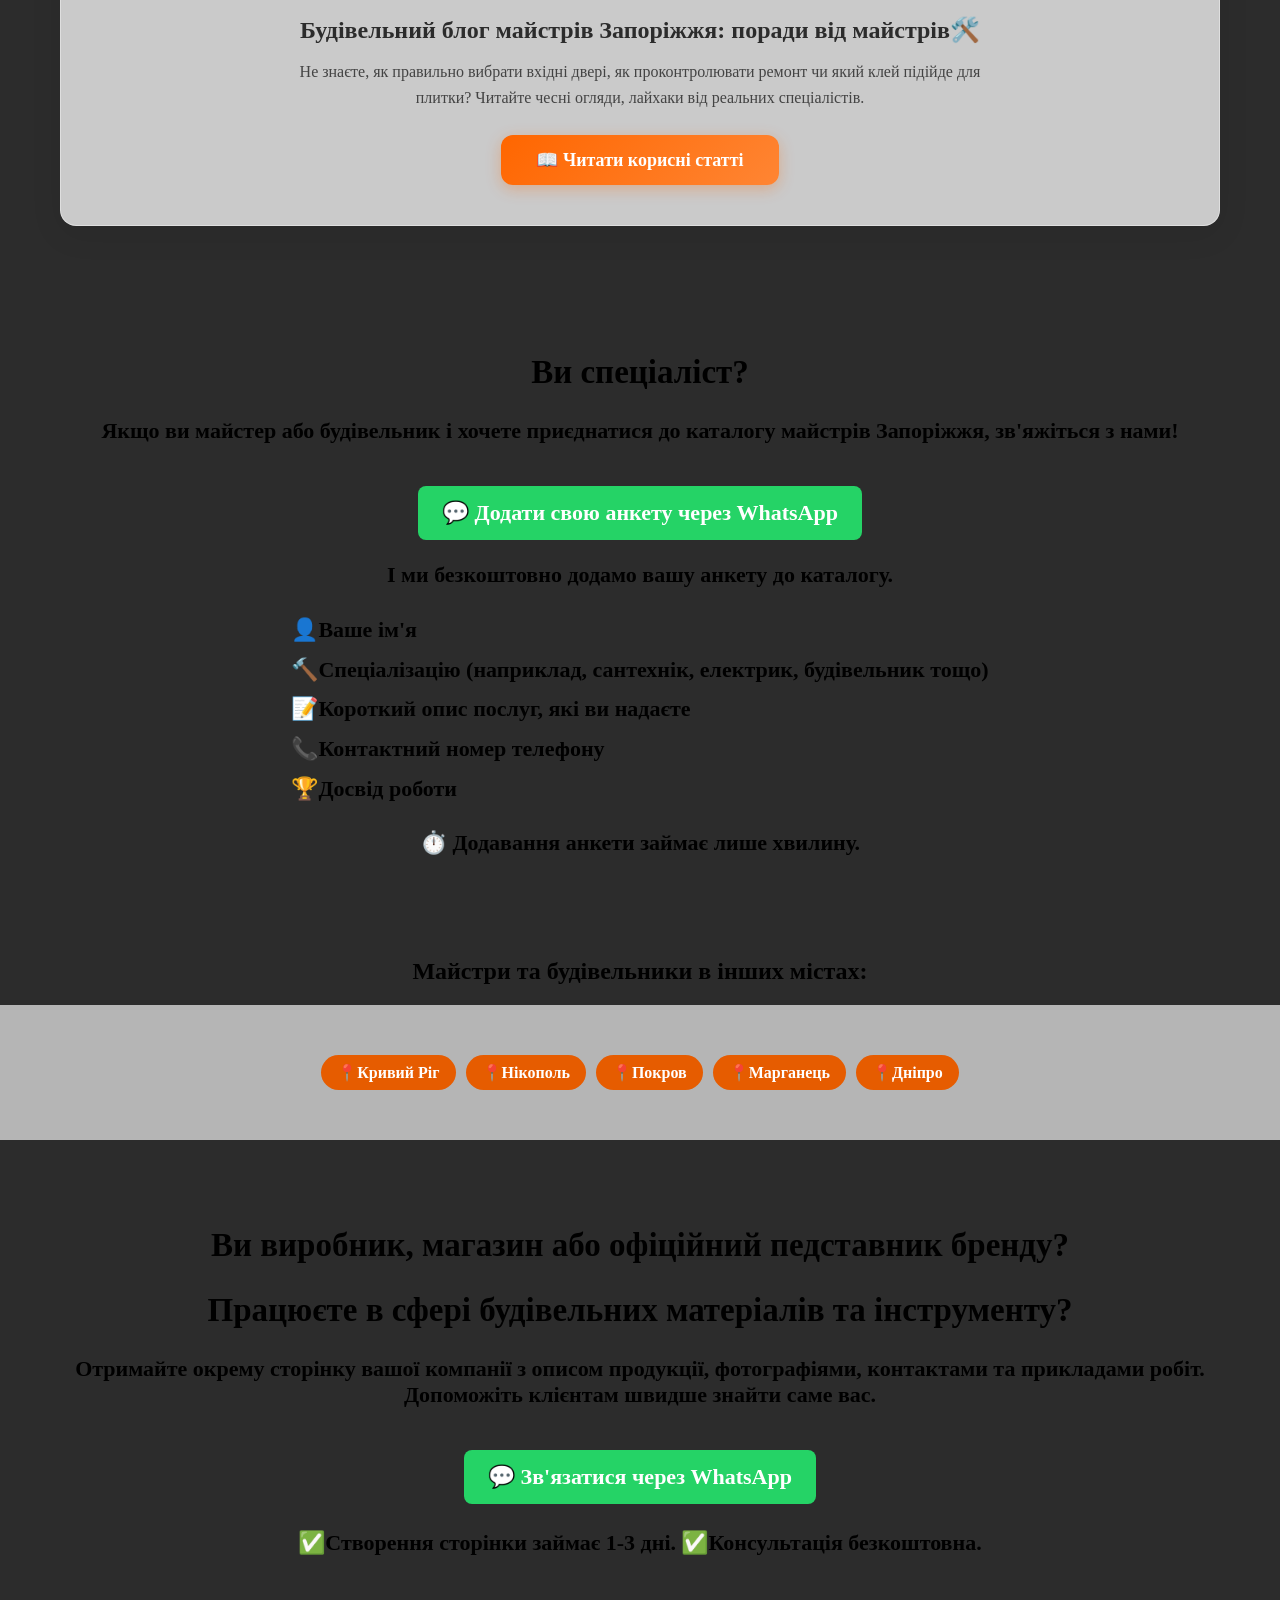
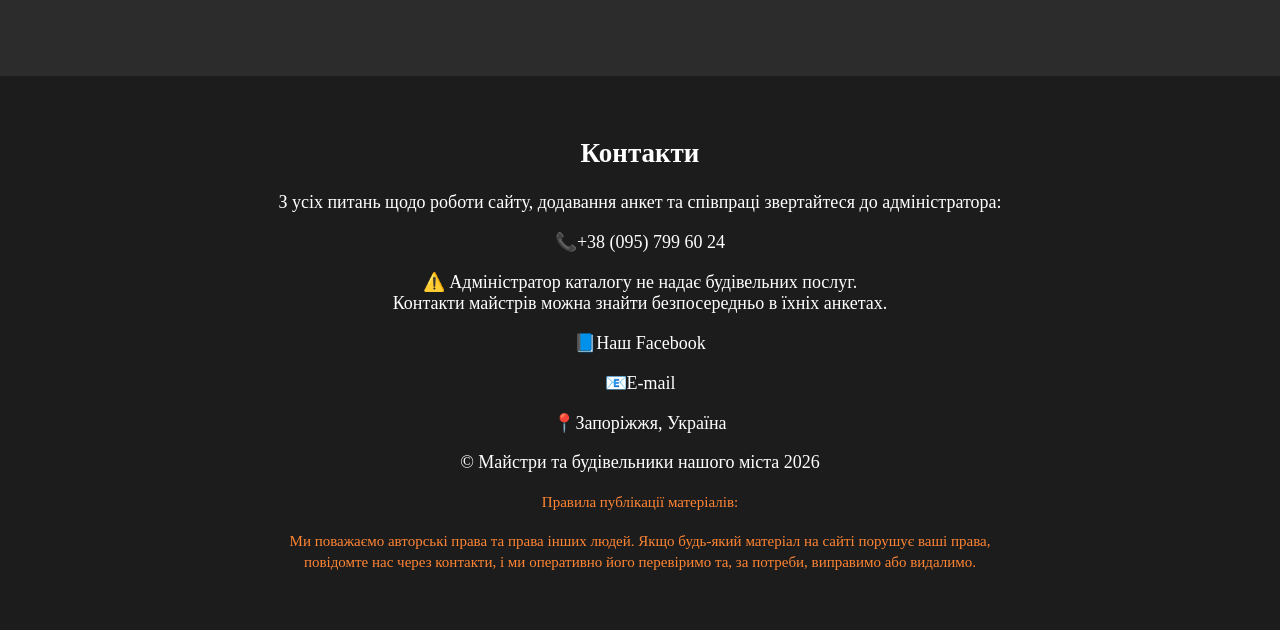
==== commit 9c64dae5: "Update index.html" ====
--- a/index.html
+++ b/index.html
@@ -376,7 +376,15 @@
 
 
     <footer id="contacts"> 
-        <h2>Майстри та будівельники нашого міста</h2>
+         <h2>Контакти</h2>
+        
+        <p>З усіх питань щодо роботи сайту, додавання анкет та співпраці звертайтеся до адміністратора:</p>
+
+        <p>
+            <a href="tel:+380957996024">📞+38 (095) 799 60 24</a>
+        </p>  
+        <p>⚠️ Адміністратор каталогу не надає будівельних послуг.<br>Контакти майстрів можна знайти безпосередньо в їхніх анкетах.</p>
+
 
          
         <p>
@@ -398,7 +406,7 @@
             <p>© Майстри та будівельники нашого міста 2026</p>
 
             <p><small style="color: #ff8533;">Правила публікації матеріалів:</small></p>
-            <p><small style="color: #ff8533;">Ми поважаємо авторські права та права інших людей. Якщо будь-який матеріал на сайті порушує ваші права, <br>повідомте нас через контакти, і ми оперативно його перевіримо та, за потреби, виправимо або видалимо. T:+380957996024</small></p>
+            <p><small style="color: #ff8533;">Ми поважаємо авторські права та права інших людей. Якщо будь-який матеріал на сайті порушує ваші права, <br>повідомте нас через контакти, і ми оперативно його перевіримо та, за потреби, виправимо або видалимо.</small></p>
 
 
 
--- a/style.css
+++ b/style.css
@@ -1079,7 +1079,8 @@
         background-color: rgba(255,255,255,0.65);
         backdrop-filter: blur(1px);
         align-items: center;
-        gap: 10px;
+        column-gap: 10px;
+        row-gap: 18px;
 
     }  
      
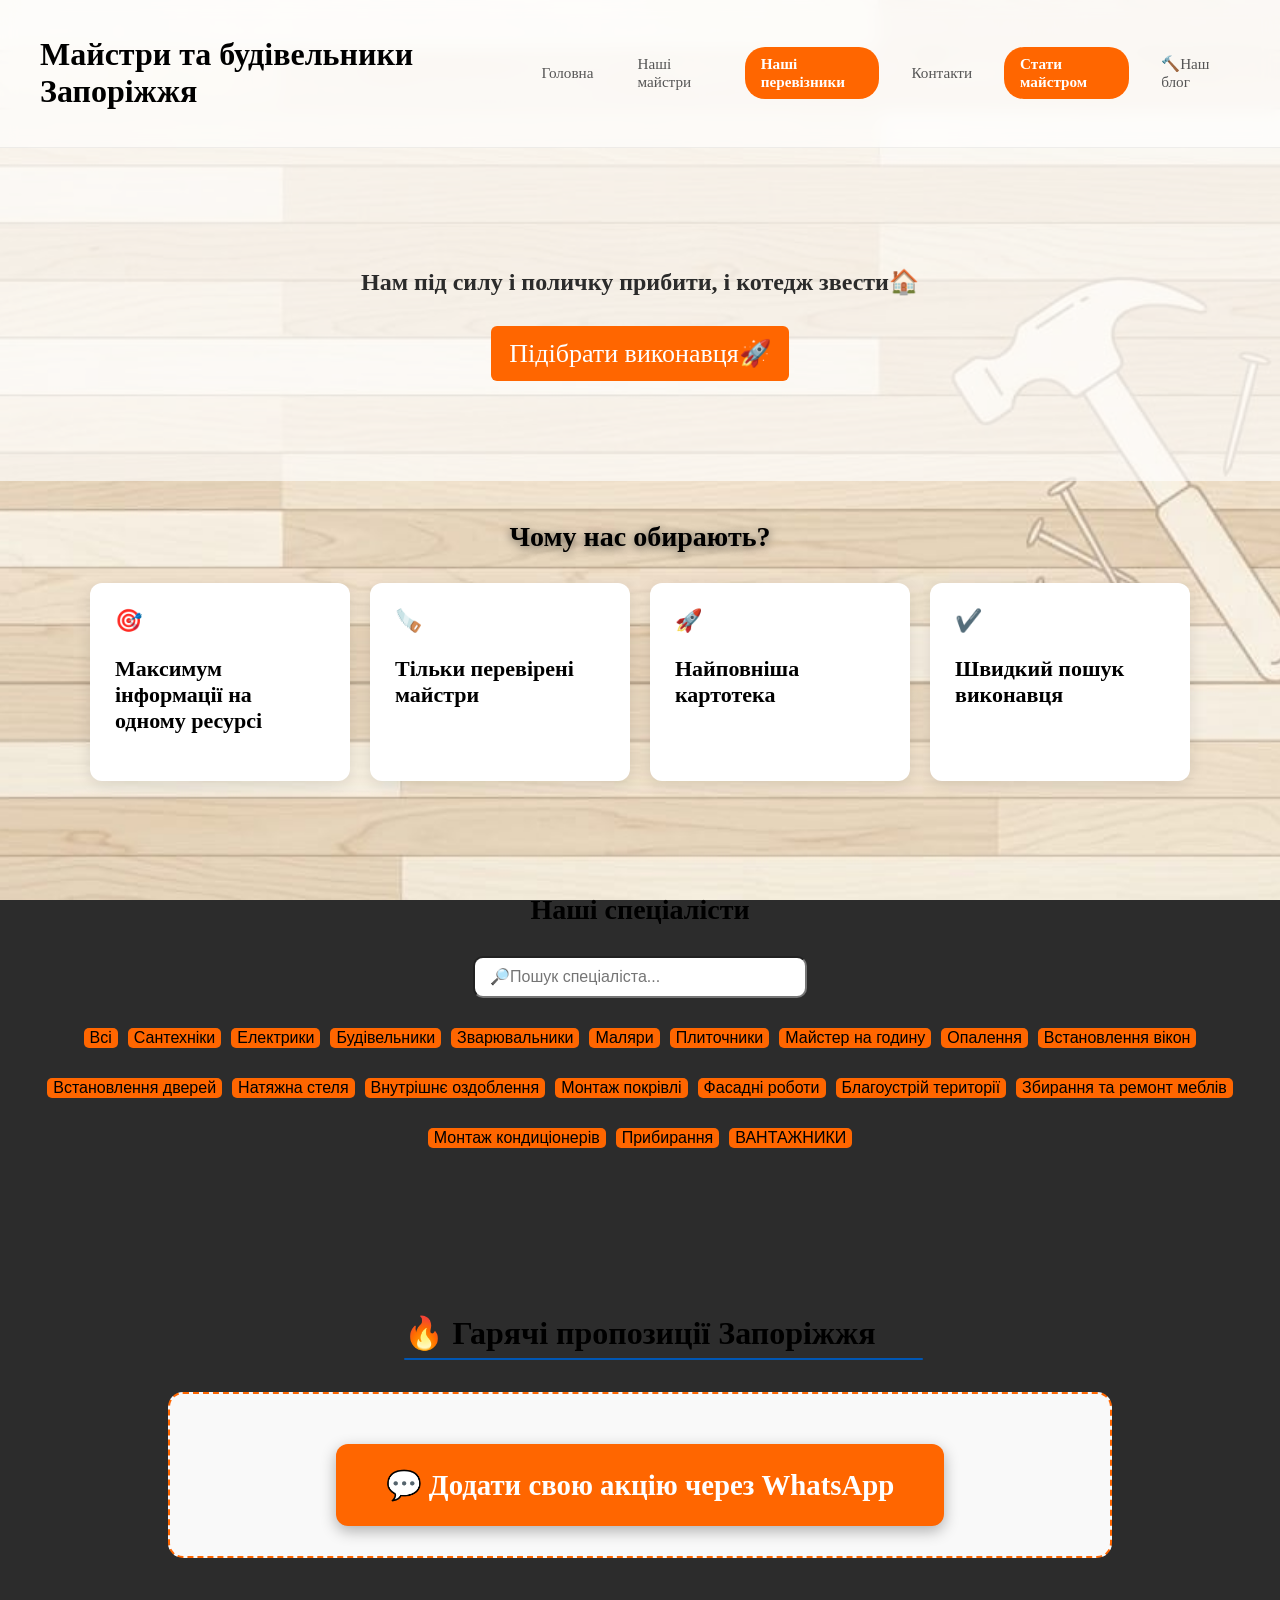
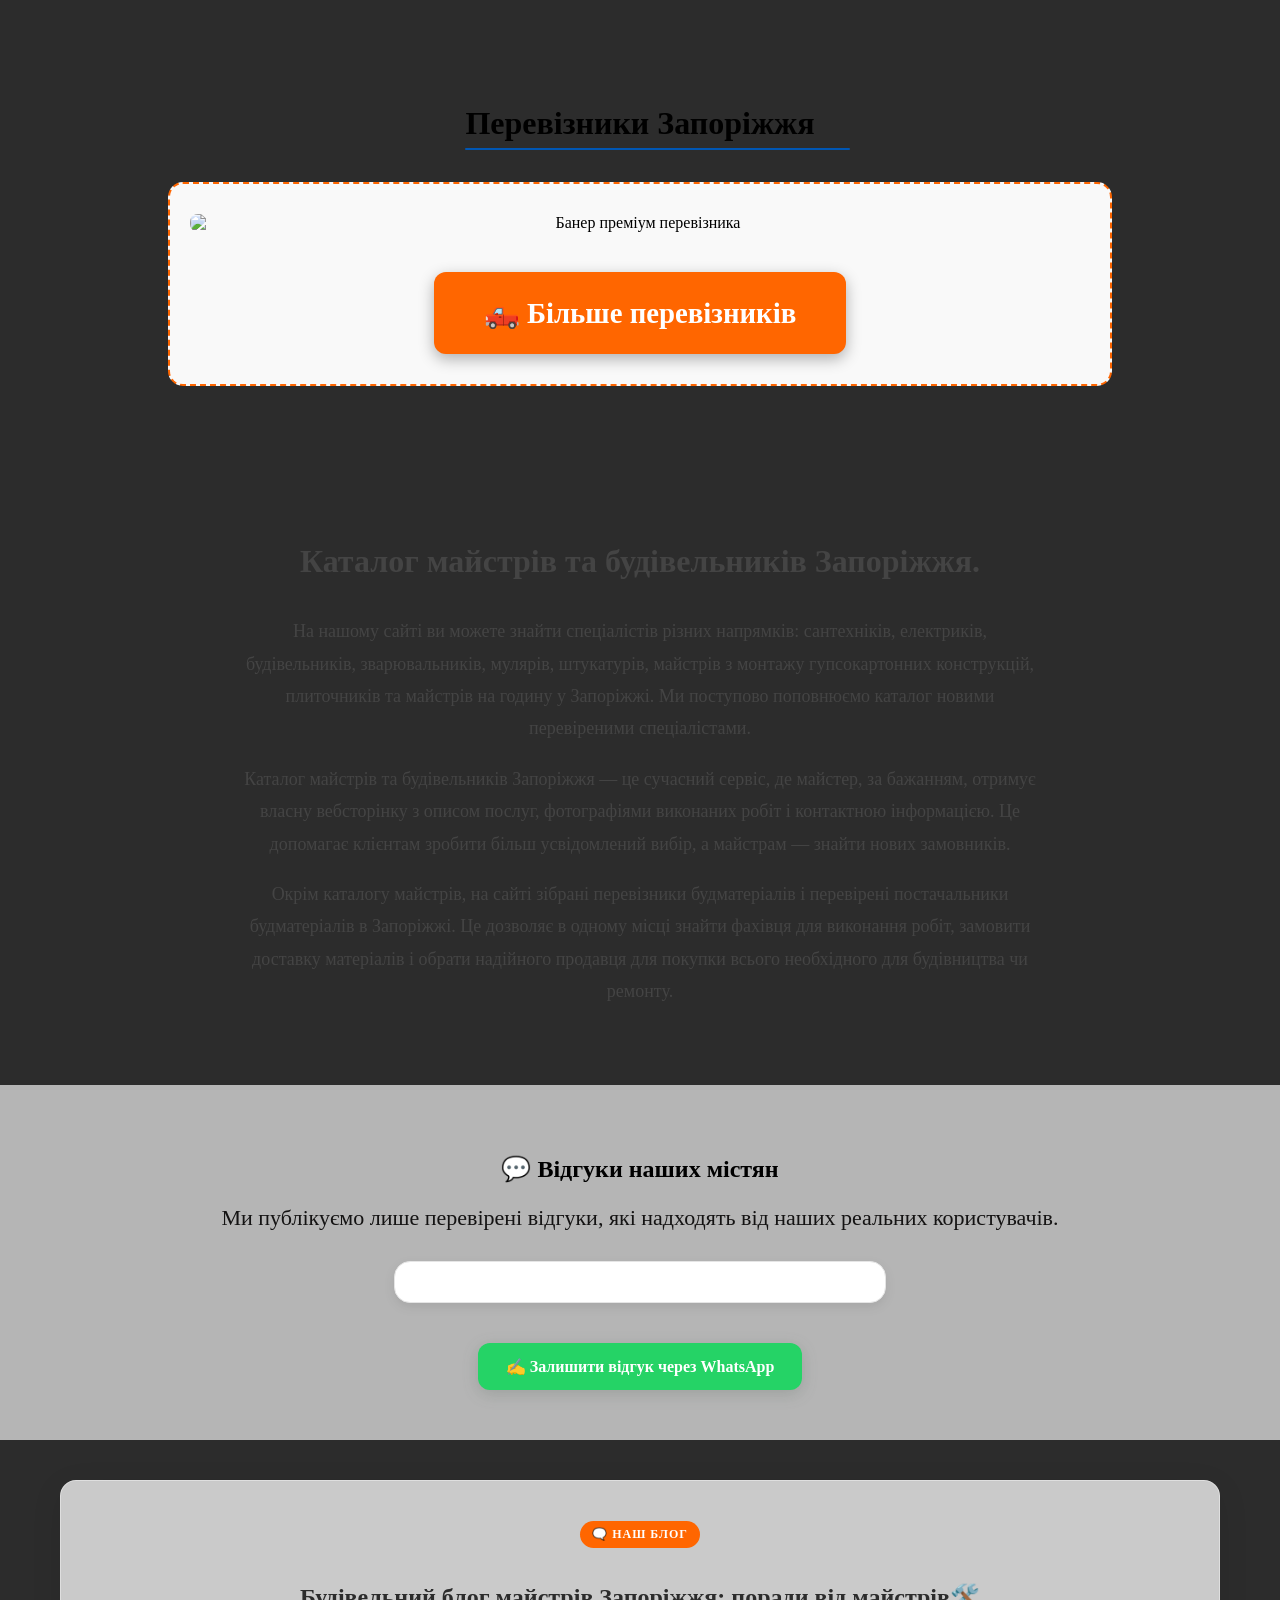
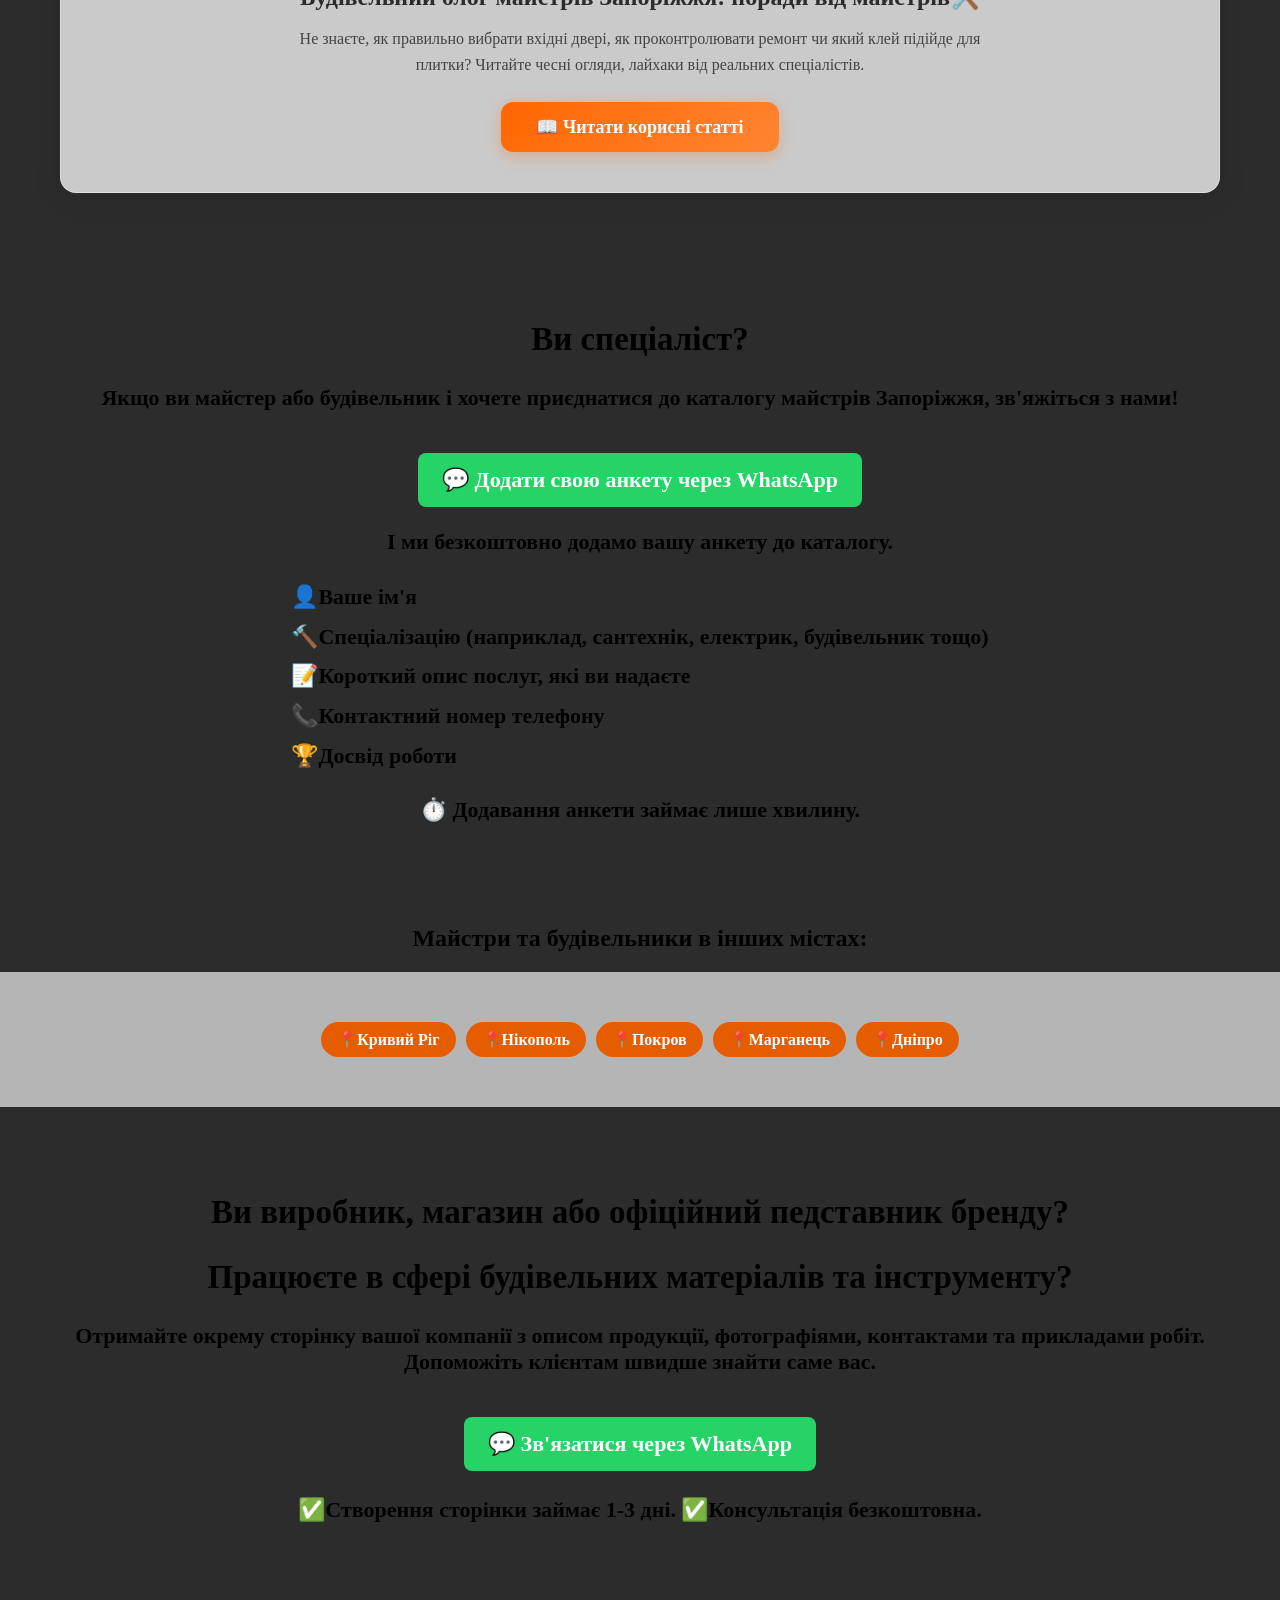
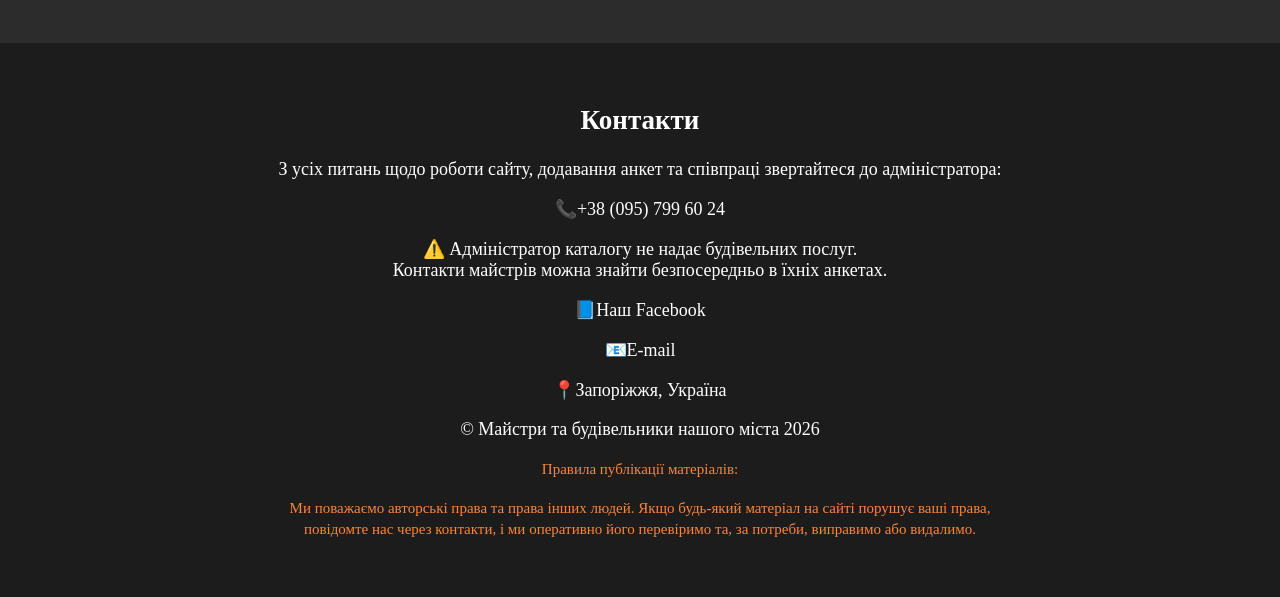
==== commit 2d57c3b1: "Update index.html" ====
--- a/index.html
+++ b/index.html
@@ -35,7 +35,7 @@
 <body>
 
     <header>
-        <h2>Майстри та будівельники Запоріжжя</h2>
+        <h1>Майстри та будівельники Запоріжжя</h1>
         <nav>
                 <a href="#home">Головна</a>
                 <a href="#masters">Наші майстри</a>
@@ -56,13 +56,11 @@
 
         <section id="home" class="hero">
 
-            <h1>
-                 Ми повернемо затишок і комфорт у ваш дім🪚
-            </h1>
-
-            <p>
+            
+
+            <h2>
                  Нам під силу і поличку прибити, і котедж звести🏠
-            </p>
+            </h2>
 
             <a href="#masters" class="hero-btn">
                  Підібрати виконавця🚀
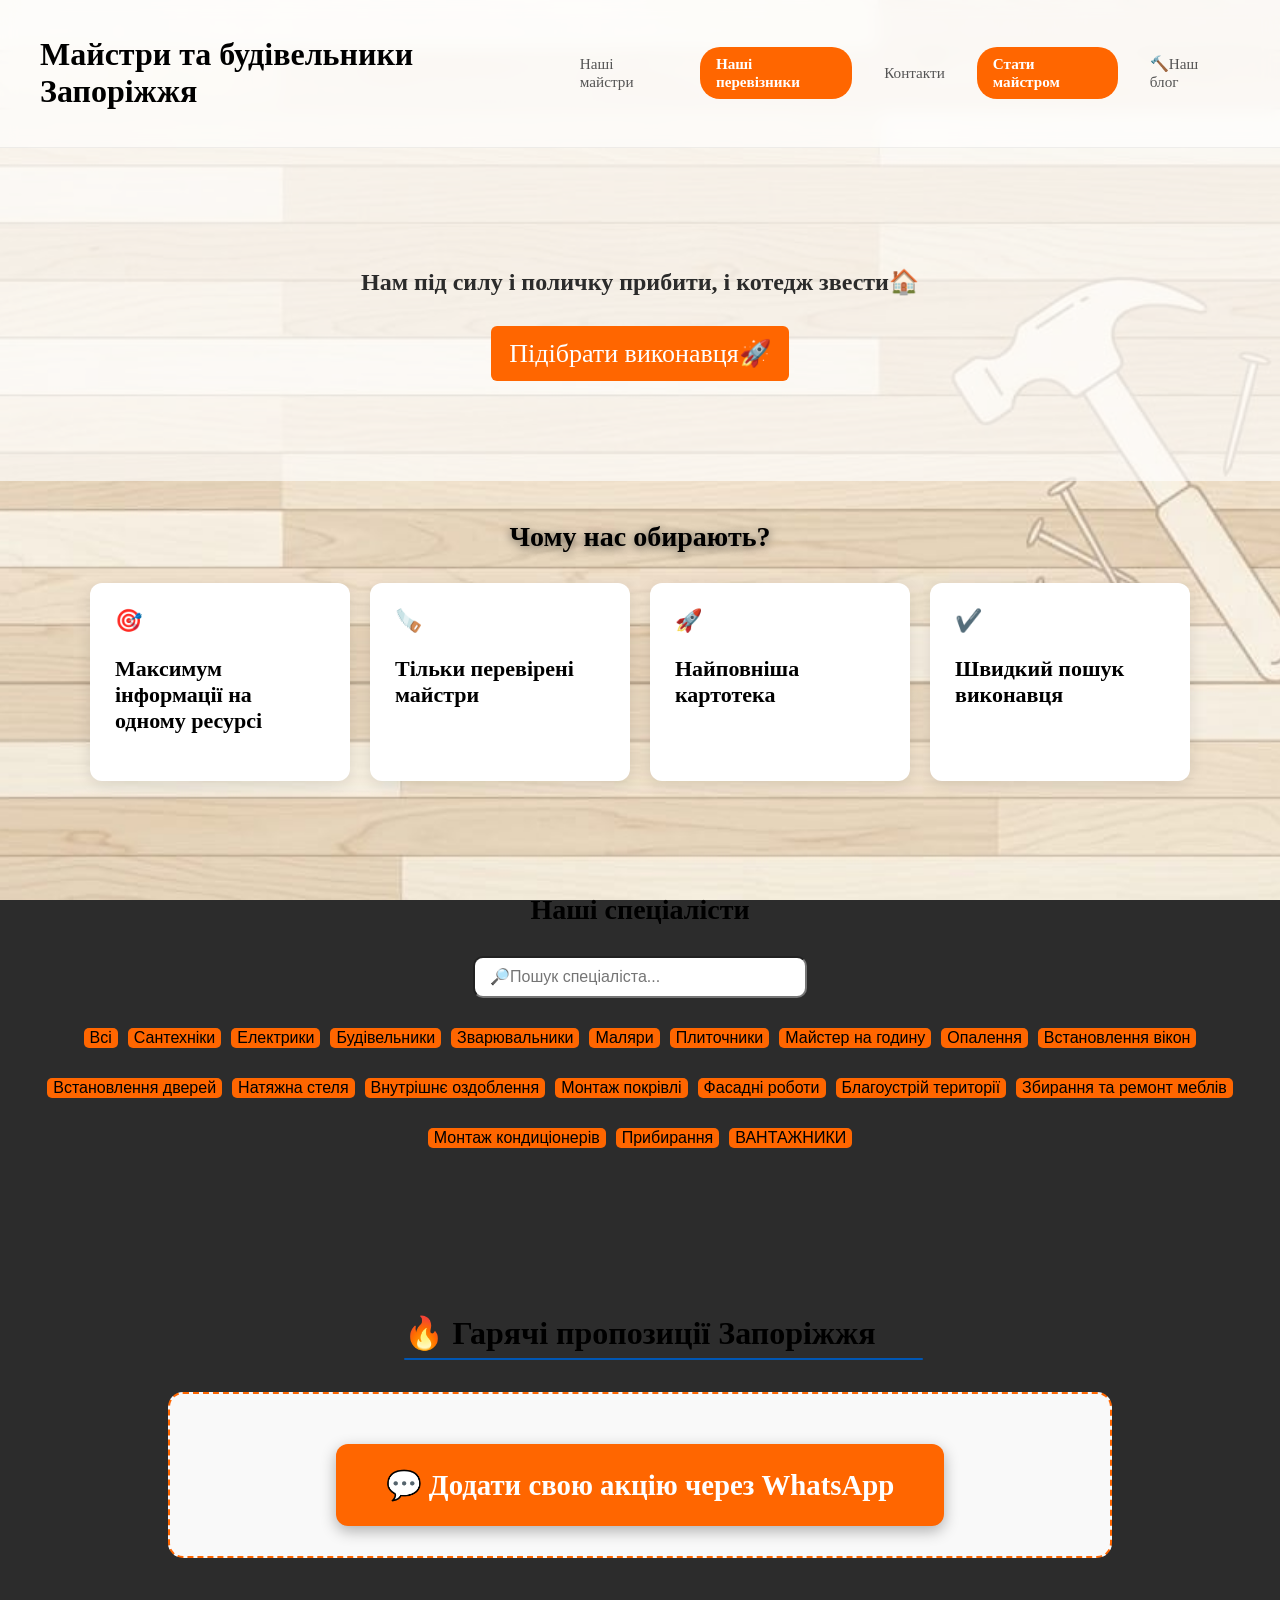
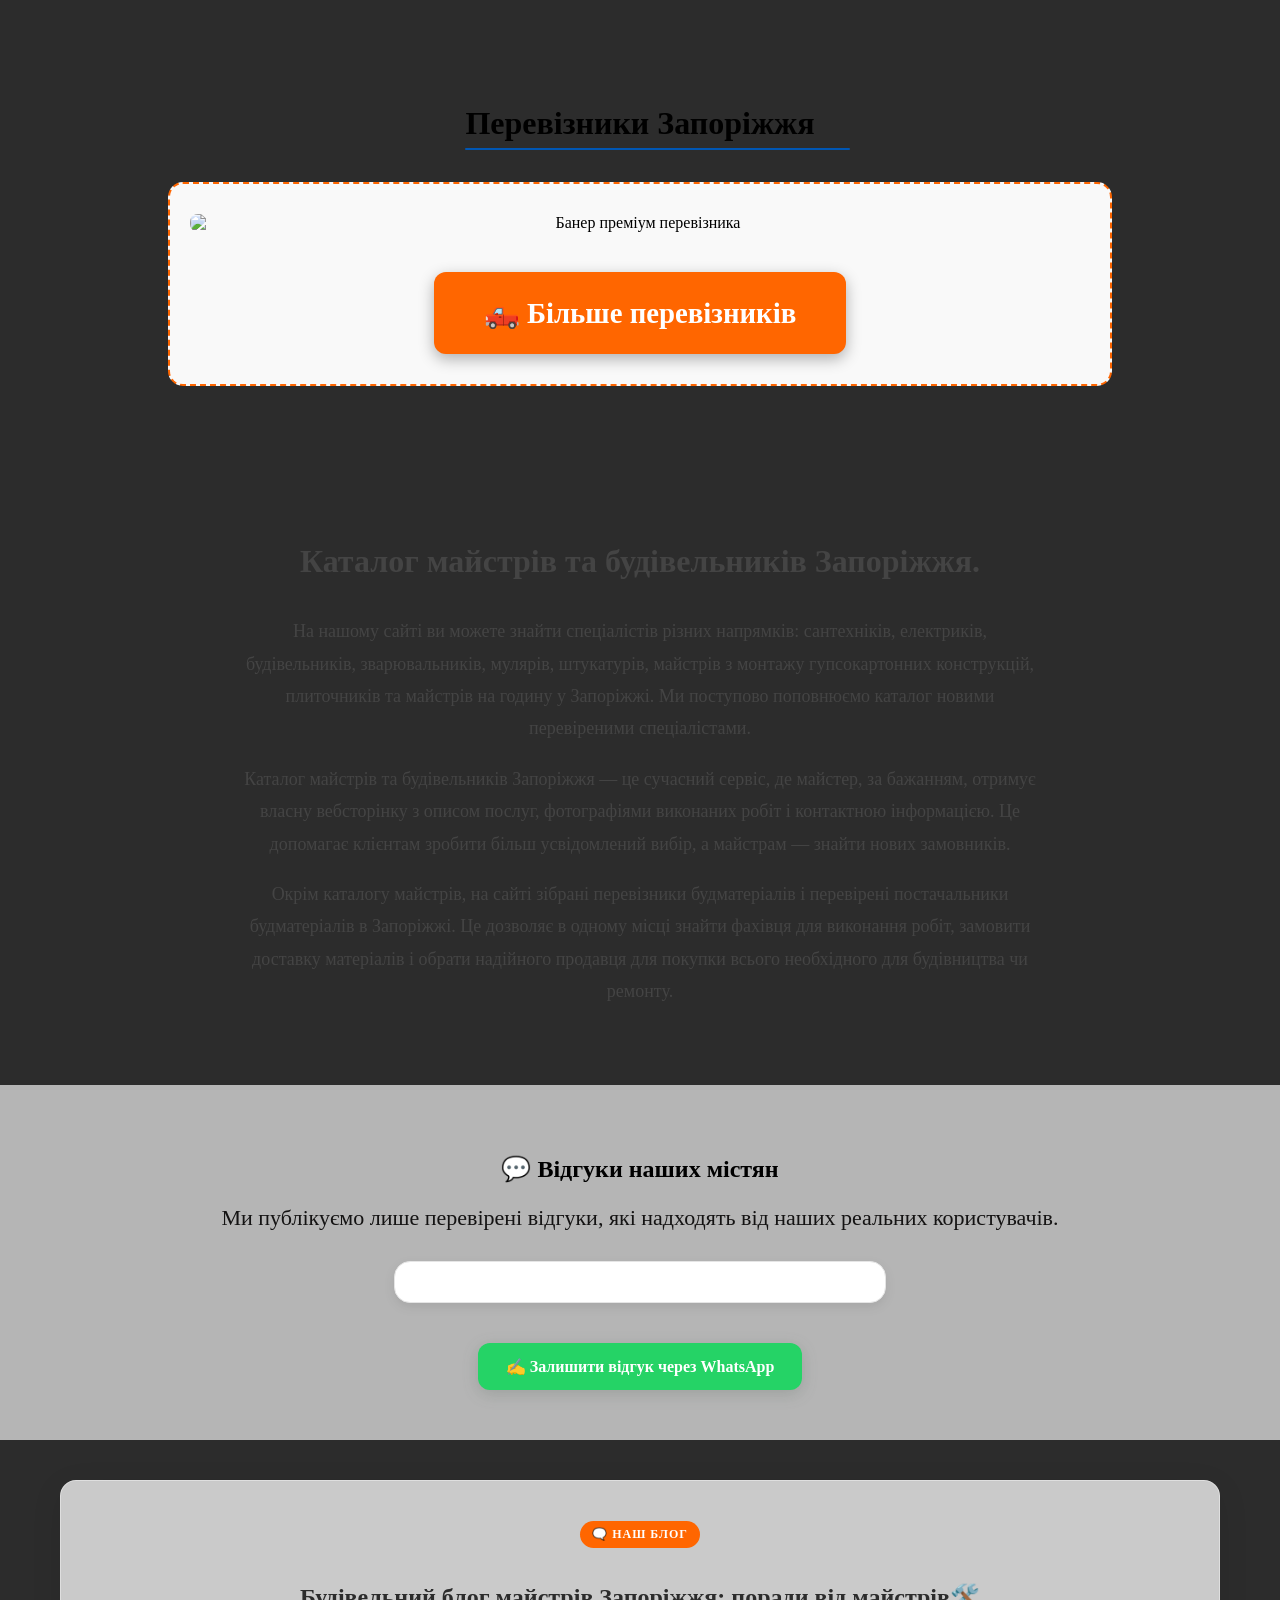
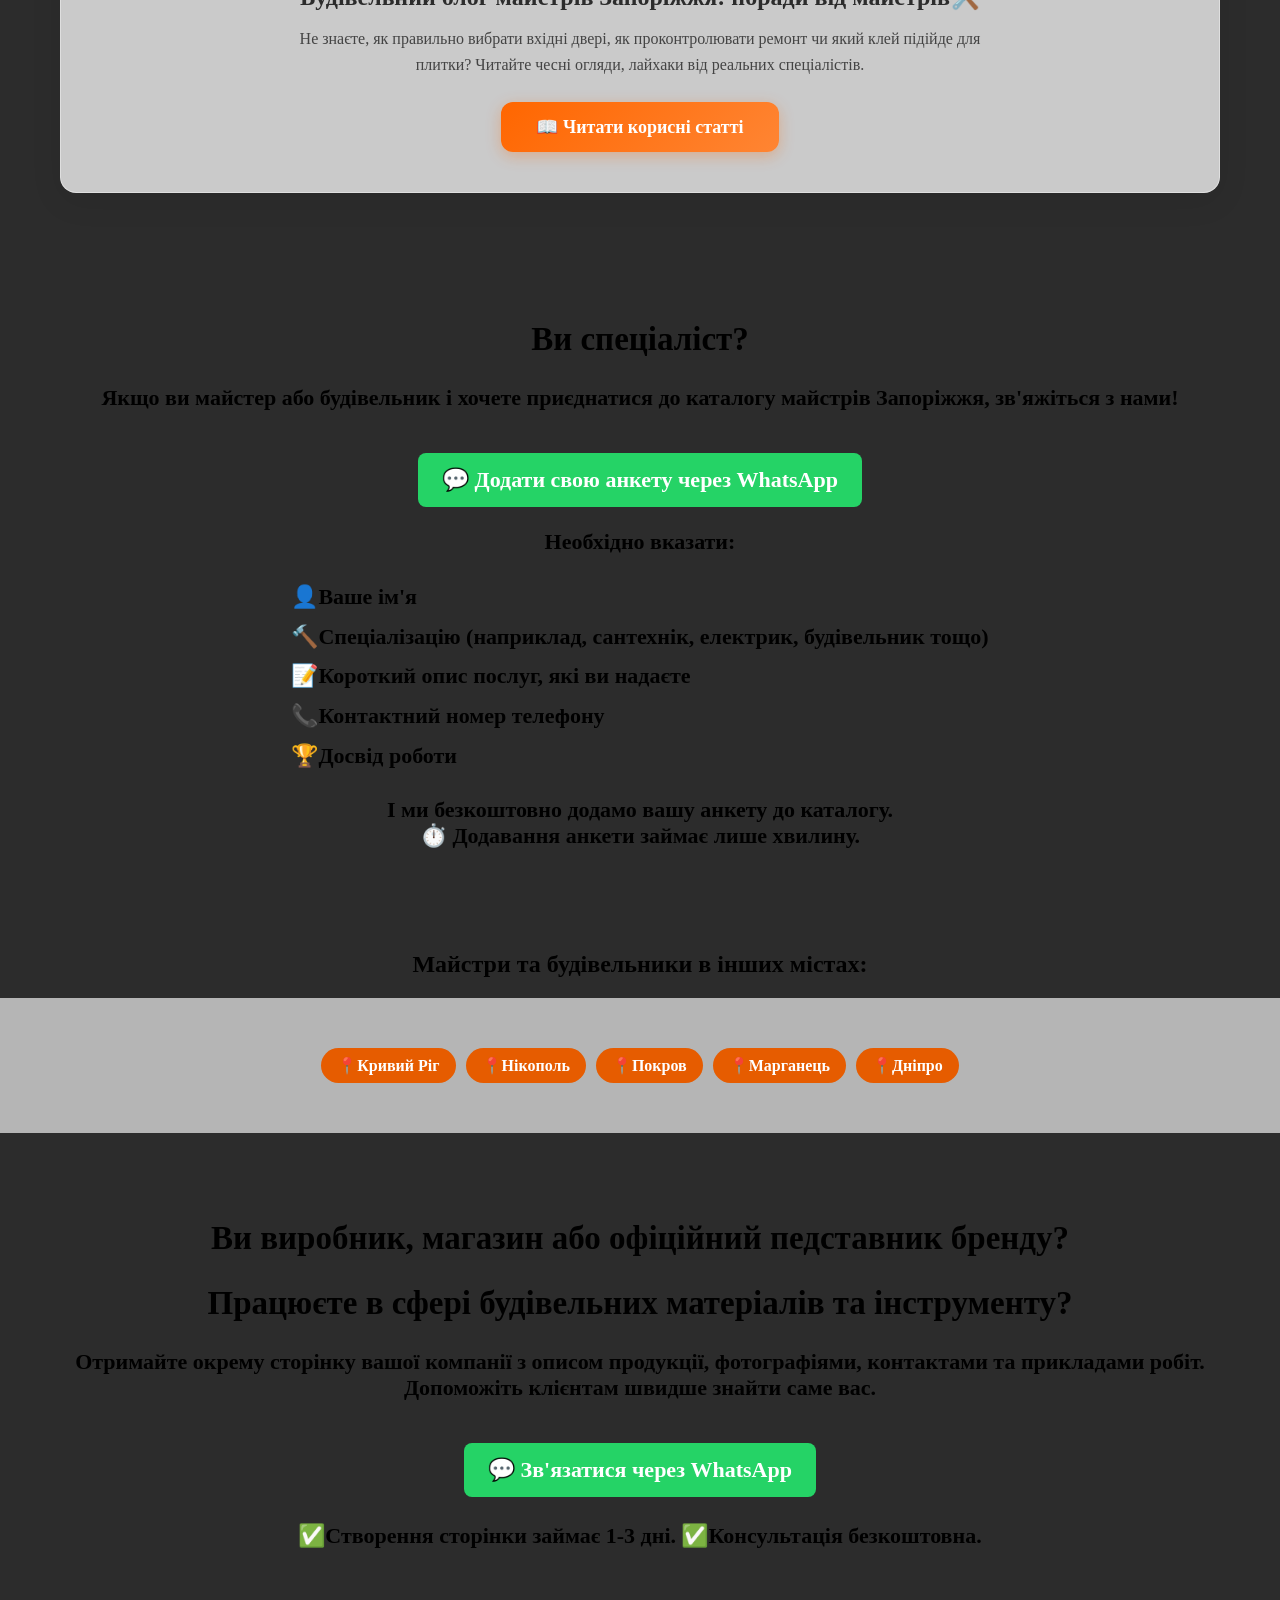
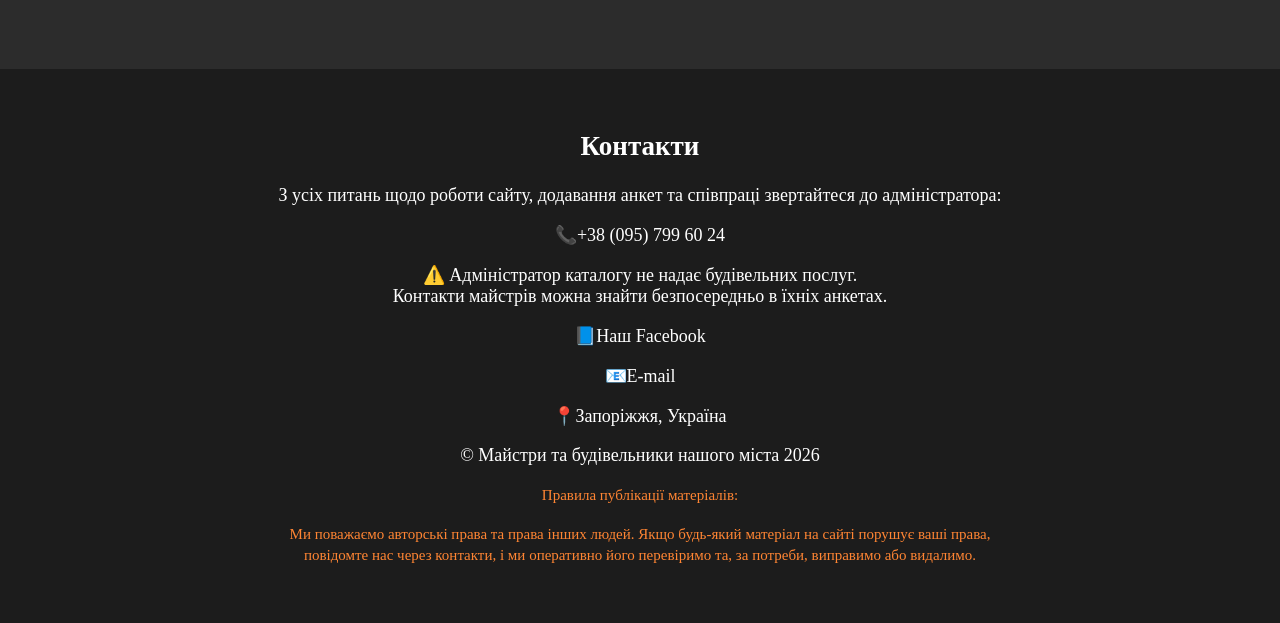
==== commit 9a114774: "Update index.html" ====
--- a/index.html
+++ b/index.html
@@ -37,7 +37,7 @@
     <header>
         <h1>Майстри та будівельники Запоріжжя</h1>
         <nav>
-                <a href="#home">Головна</a>
+               
                 <a href="#masters">Наші майстри</a>
                 <a href="delivery/index-delivery.html" class="nav-btn-highlight">Наші перевізники</a>
                 <a href="#join-master-section">Контакти</a>
@@ -302,7 +302,7 @@
 
 
             <p>
-                І ми безкоштовно додамо вашу анкету до каталогу.
+                Необхідно вказати:
             </p>
             <ul class="join-list">
                 <li>👤Ваше ім'я</li>
@@ -313,7 +313,7 @@
             </ul>
 
             <p class="join-note">
-                ⏱️ Додавання анкети займає лише хвилину.
+                І ми безкоштовно додамо вашу анкету до каталогу.<br>⏱️ Додавання анкети займає лише хвилину.
             </p>
         </section>
 
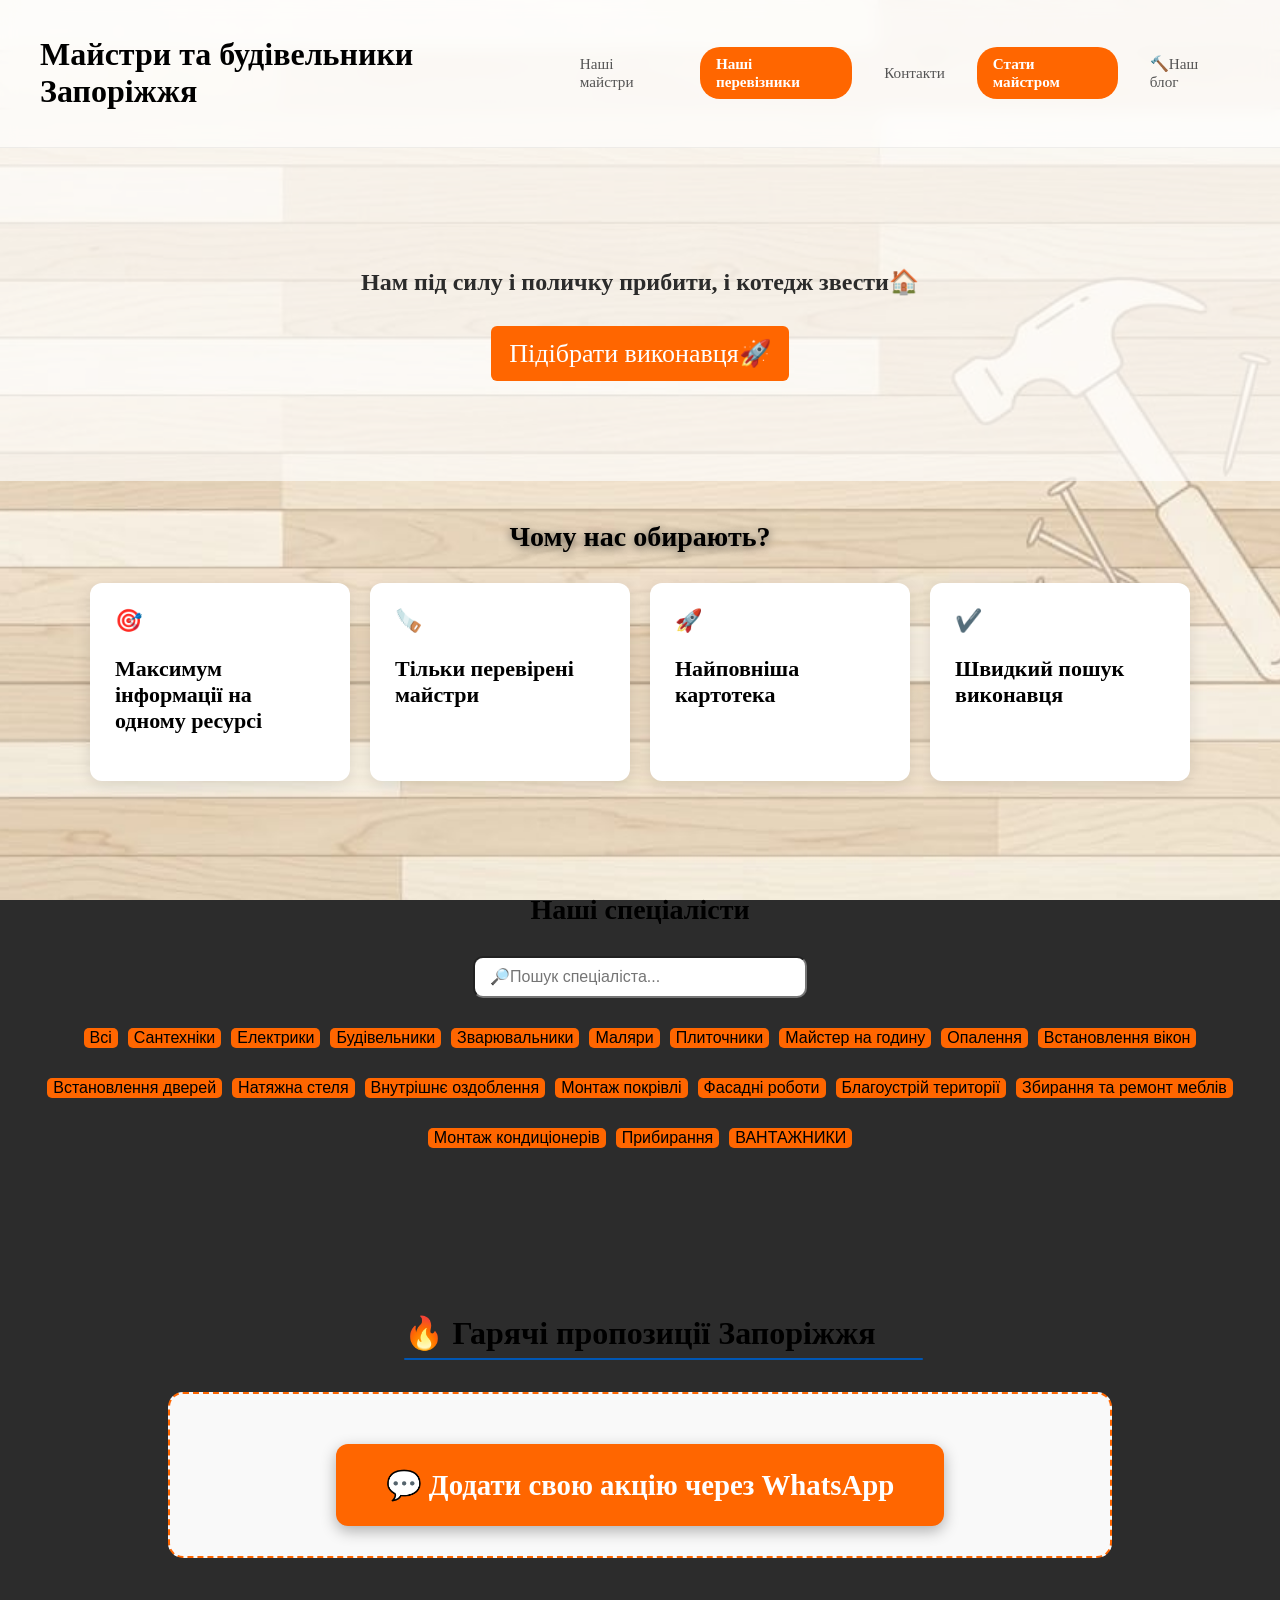
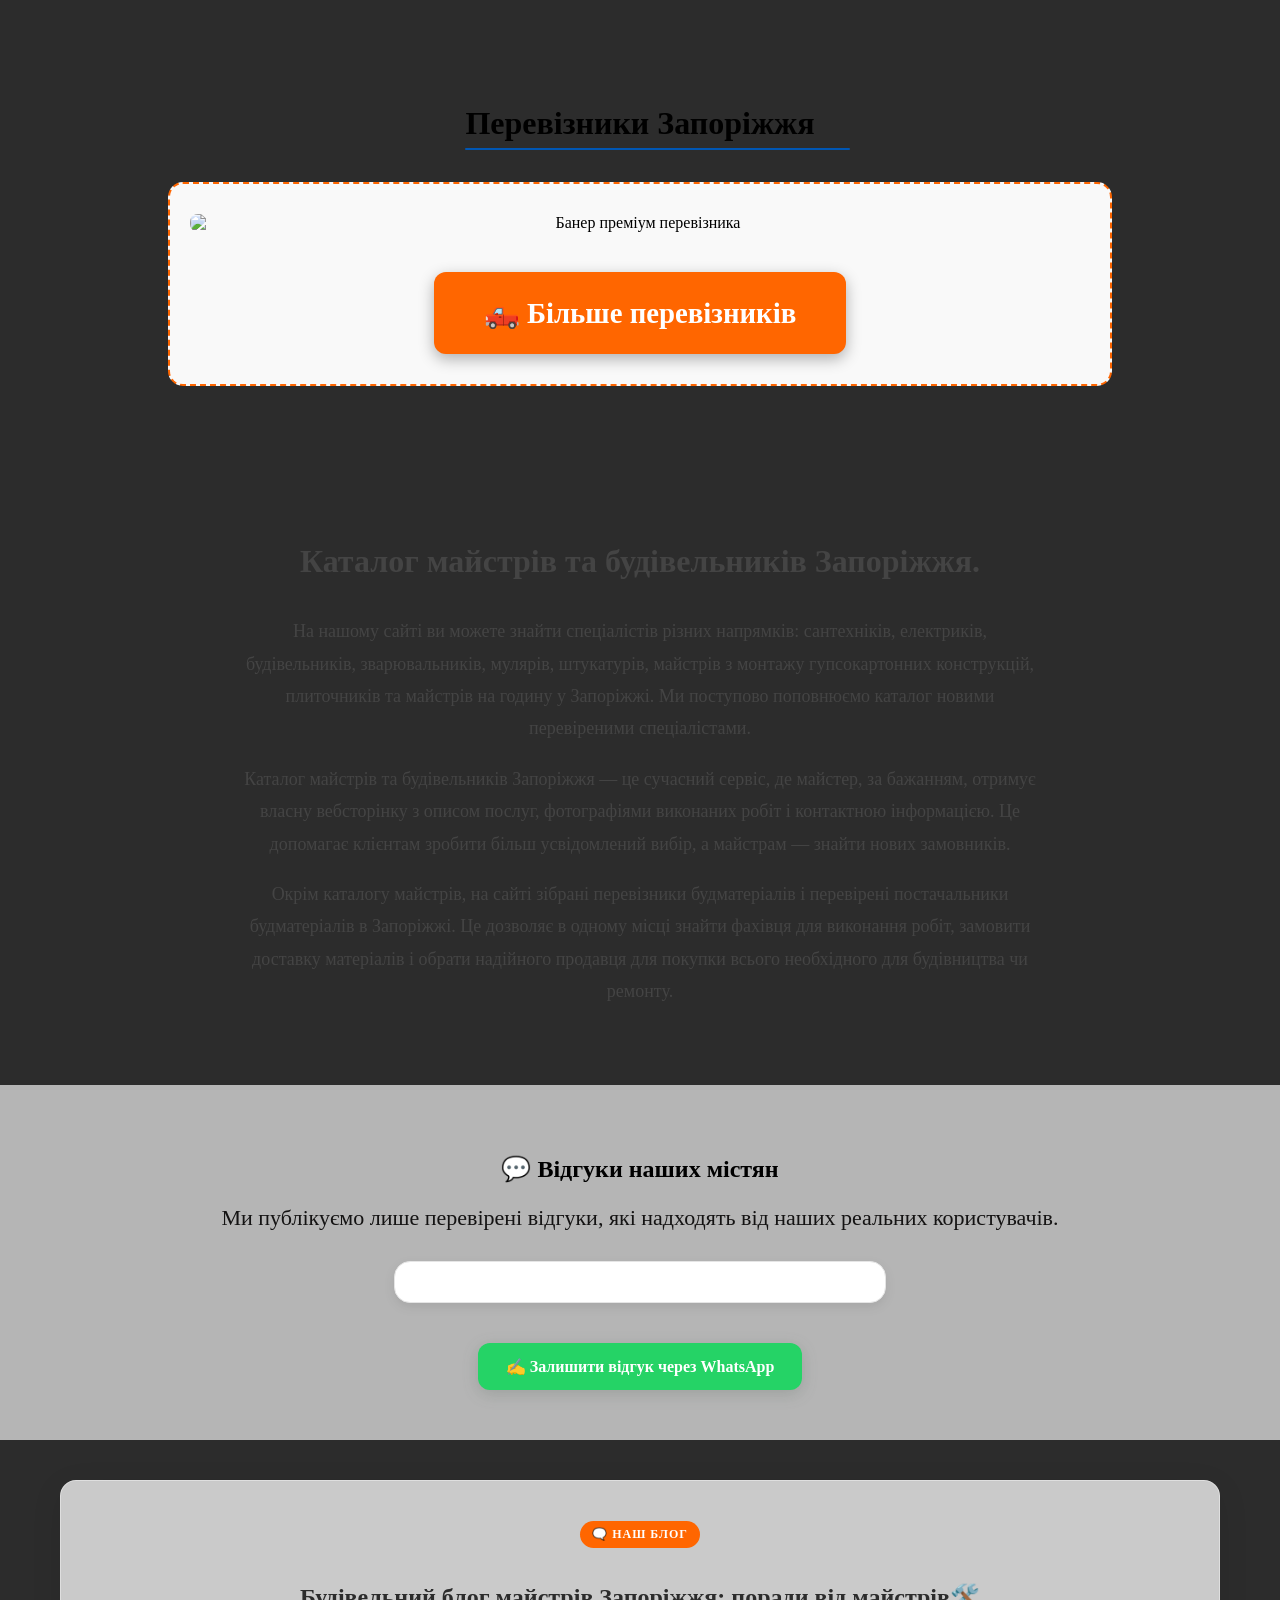
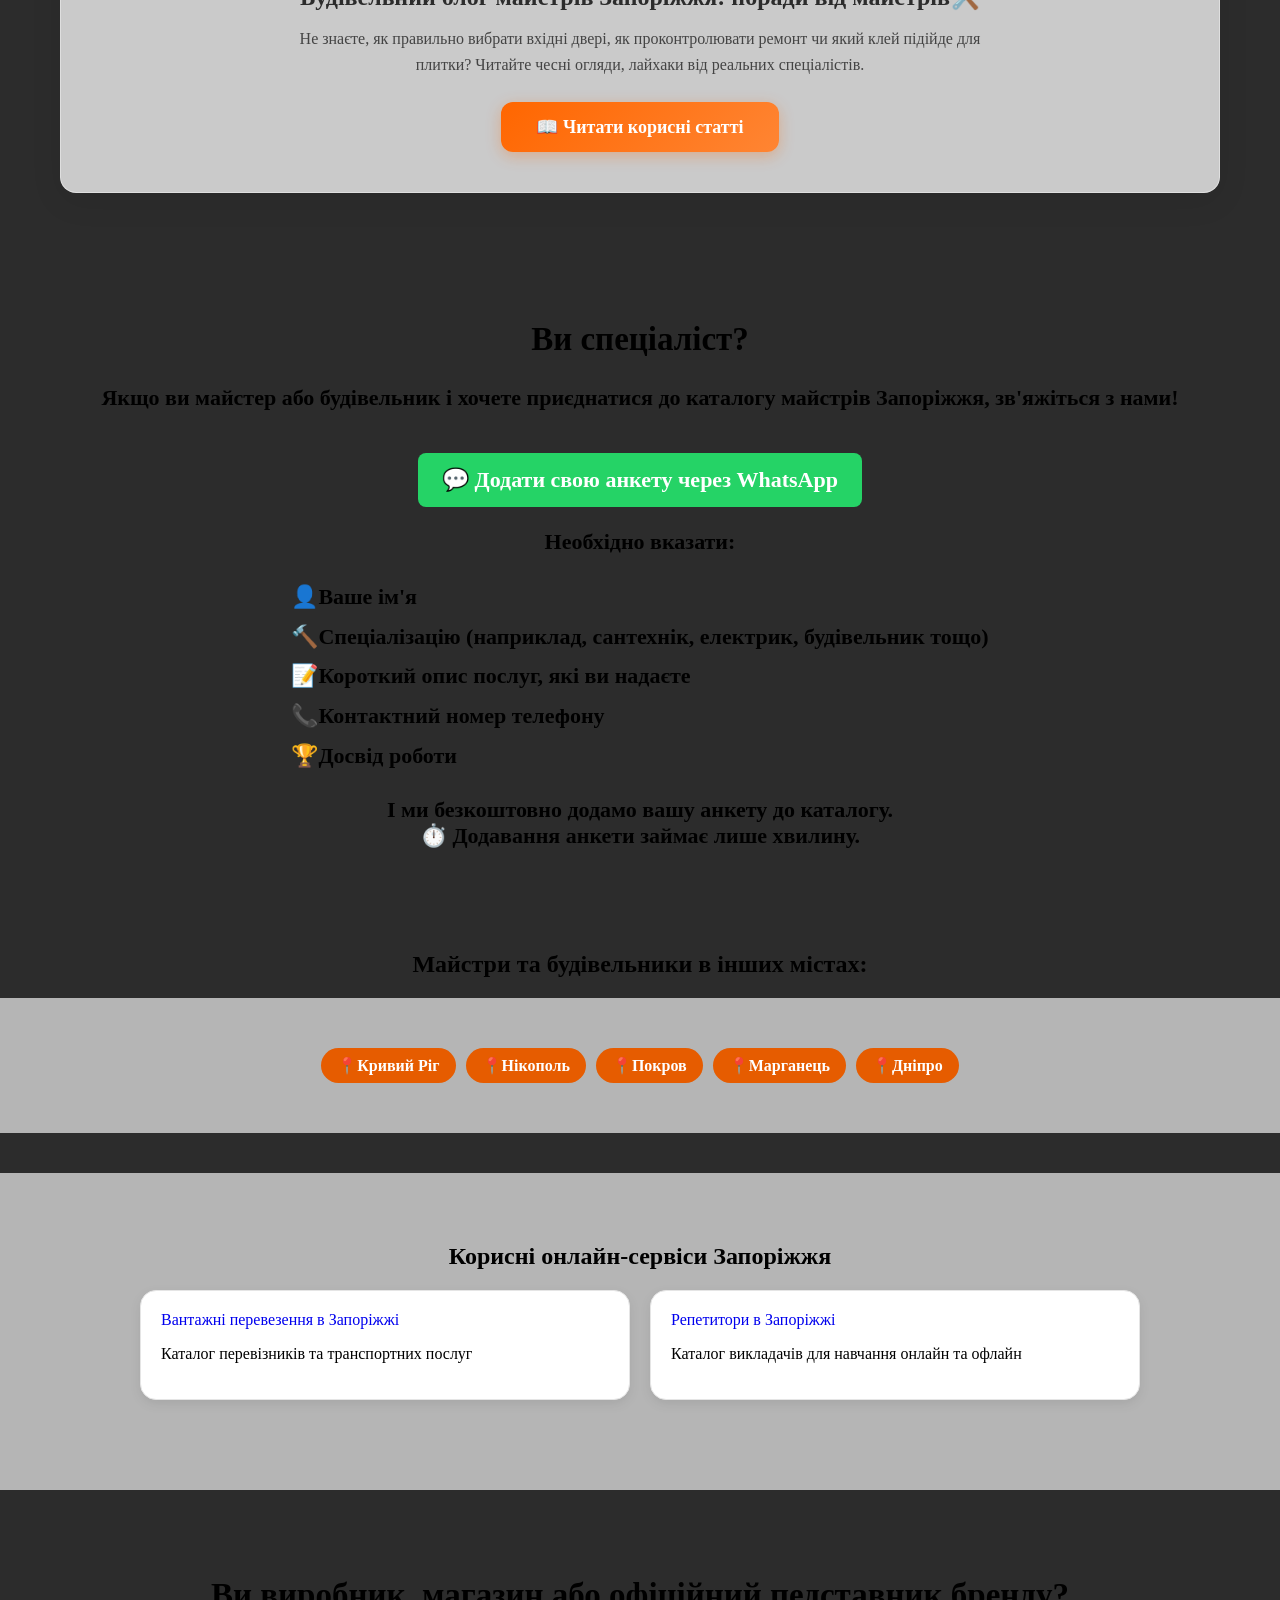
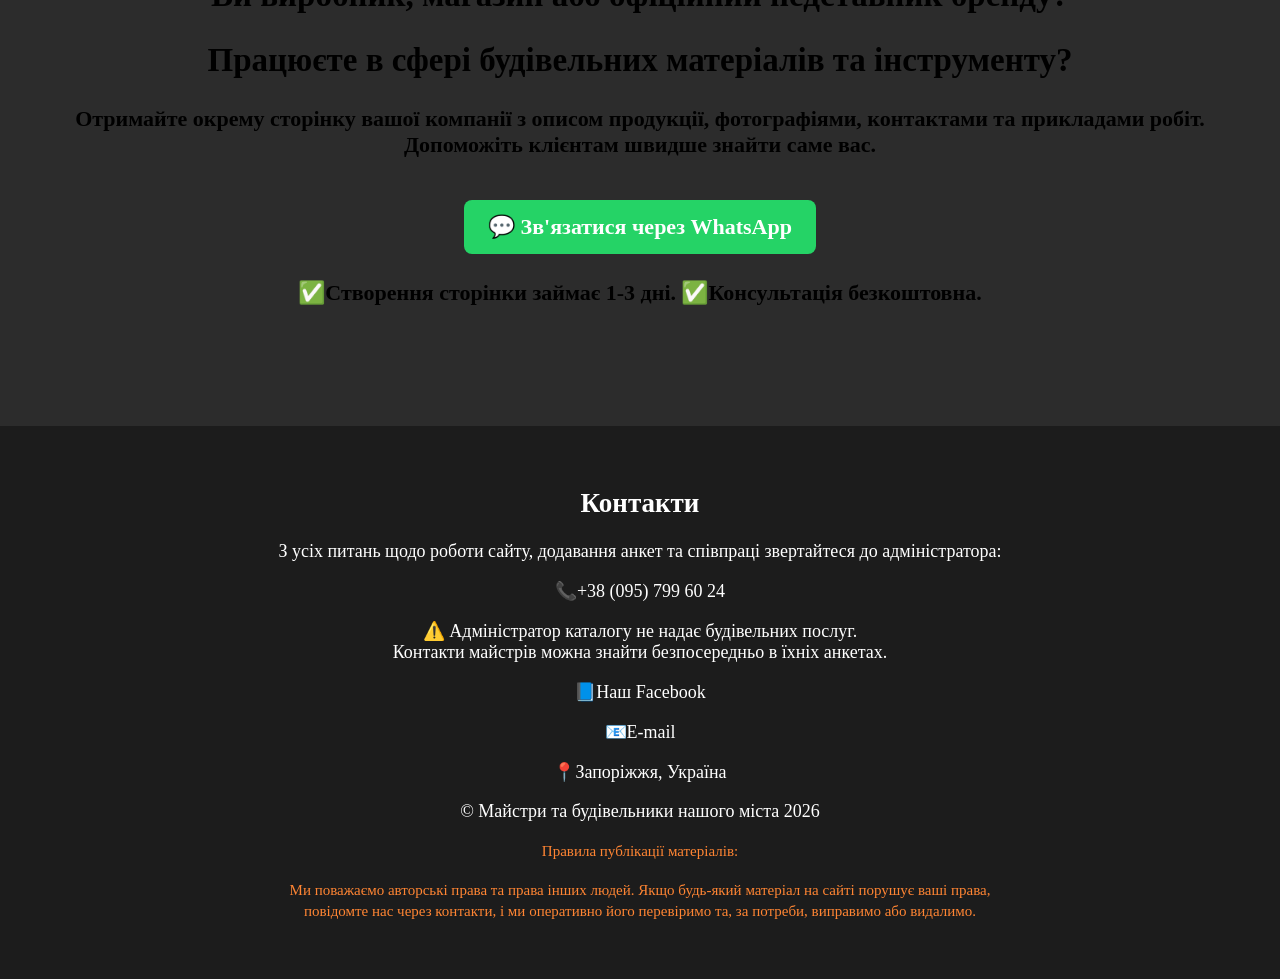
==== commit 4a75163e: "Update print statement from 'Hello' to 'Goodbye'" ====
--- a/index.html
+++ b/index.html
@@ -40,7 +40,7 @@
                
                 <a href="#masters">Наші майстри</a>
                 <a href="delivery/index-delivery.html" class="nav-btn-highlight">Наші перевізники</a>
-                <a href="#join-master-section">Контакти</a>
+                <a href="#contacts">Контакти</a>
                 <a href="promo/promo.html" class="nav-btn-highlight">Стати майстром</a>
                 
                 
@@ -330,6 +330,23 @@
 
         </section>
 
+        <section class="other-services-section">
+            <h2>Корисні онлайн-сервіси Запоріжжя</h2>
+            <div class="other-services-container">
+                <div class="other-service-card">
+                    <a href="https://pavlenkoyurij-sudo.github.io/-builders-zap/delivery/index-delivery.html" class="other-service-btn"> Вантажні перевезення в Запоріжжі</a>
+                    <p>Каталог перевізників та транспортних послуг</p>
+                </div>
+                <div class="other-service-card">
+                    <a href="https://pavlenkoyurij-sudo.github.io/tutors/" class="other-service-btn"> Репетитори в Запоріжжі</a>
+                    <p>Каталог викладачів для навчання онлайн та офлайн</p>
+                </div>
+                
+            </div>
+            
+
+        </section>
+
 
 
         <section class="join-section" id="join-partner-section">
--- a/style.css
+++ b/style.css
@@ -1108,6 +1108,48 @@
         transform: translateY(-1px);
     } 
 
+    /*--- стилі блоку корисні сервіси ---*/
+
+         /*--- головна секція: центруємо тект, додаємо відступи ---*/
+    .other-services-section {
+        margin-top: 40px;
+        padding: 50px 20px;
+        text-align: center;
+        background-color: rgba(255,255,255,0.65);
+        backdrop-filter: blur(1px);
+
+    }
+
+    /*--- контейнен(флекс-бокс) ---*/
+    .other-services-container {
+        display: flex;
+        justify-content: center;
+        flex-wrap: wrap;
+        gap: 20px;
+        max-width: 1000px;
+        margin: 0 auto 40px;
+    }
+
+      /*--- сама картка відгуку ---*/
+    .other-service-card {
+        background-color: white;
+        border: 1px solid #e5e5e5;
+        border-radius: 16px;
+        padding: 20px;
+        flex: 1 1 300px; /* Дозволяє карткам рости і зменшуватися, але не менше 300px */
+        width: 100%;
+        max-width: 450px;
+        text-align: left;
+        box-shadow: 0 4px 12px rgba(0, 0, 0, 0.08);
+        display: flex;
+        flex-direction: column;
+        justify-content: space-between;
+    }
+
+    .other-service-btn {
+        text-decoration: none;
+    }
+
 
 
 
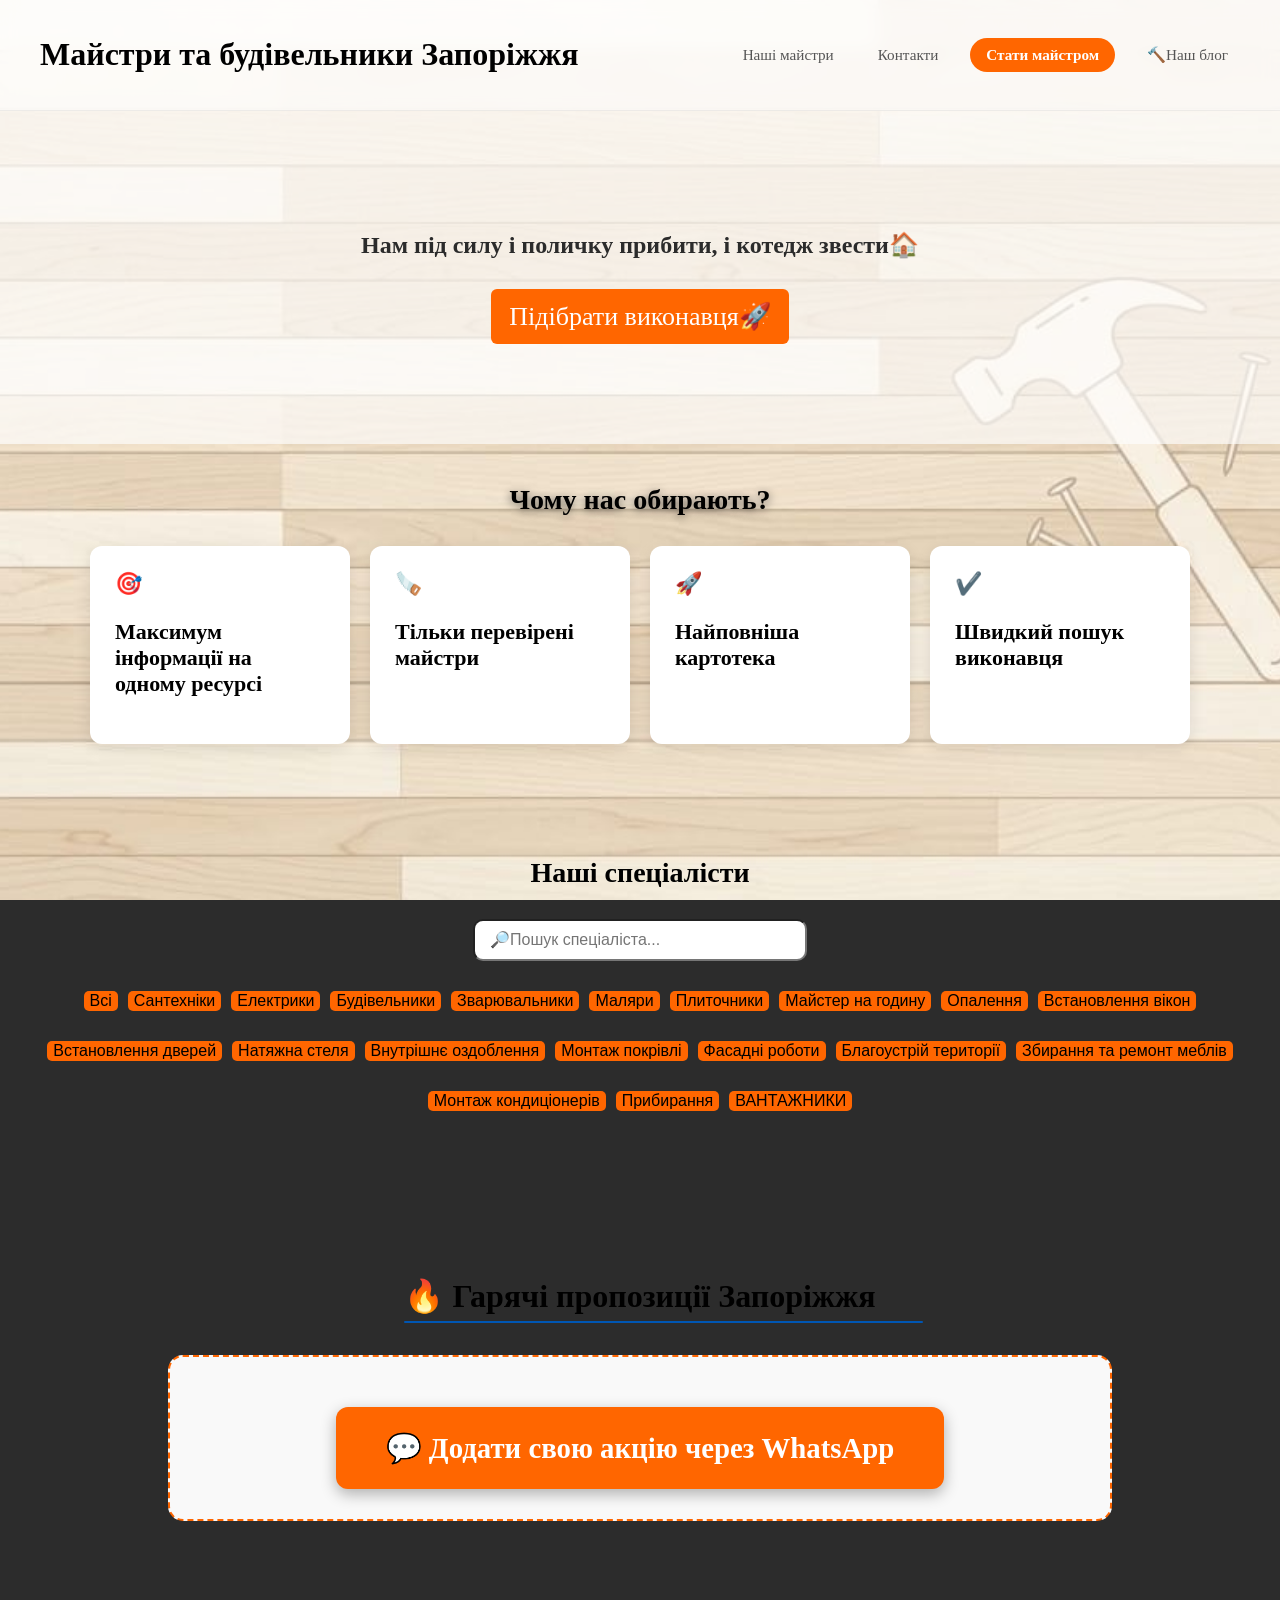
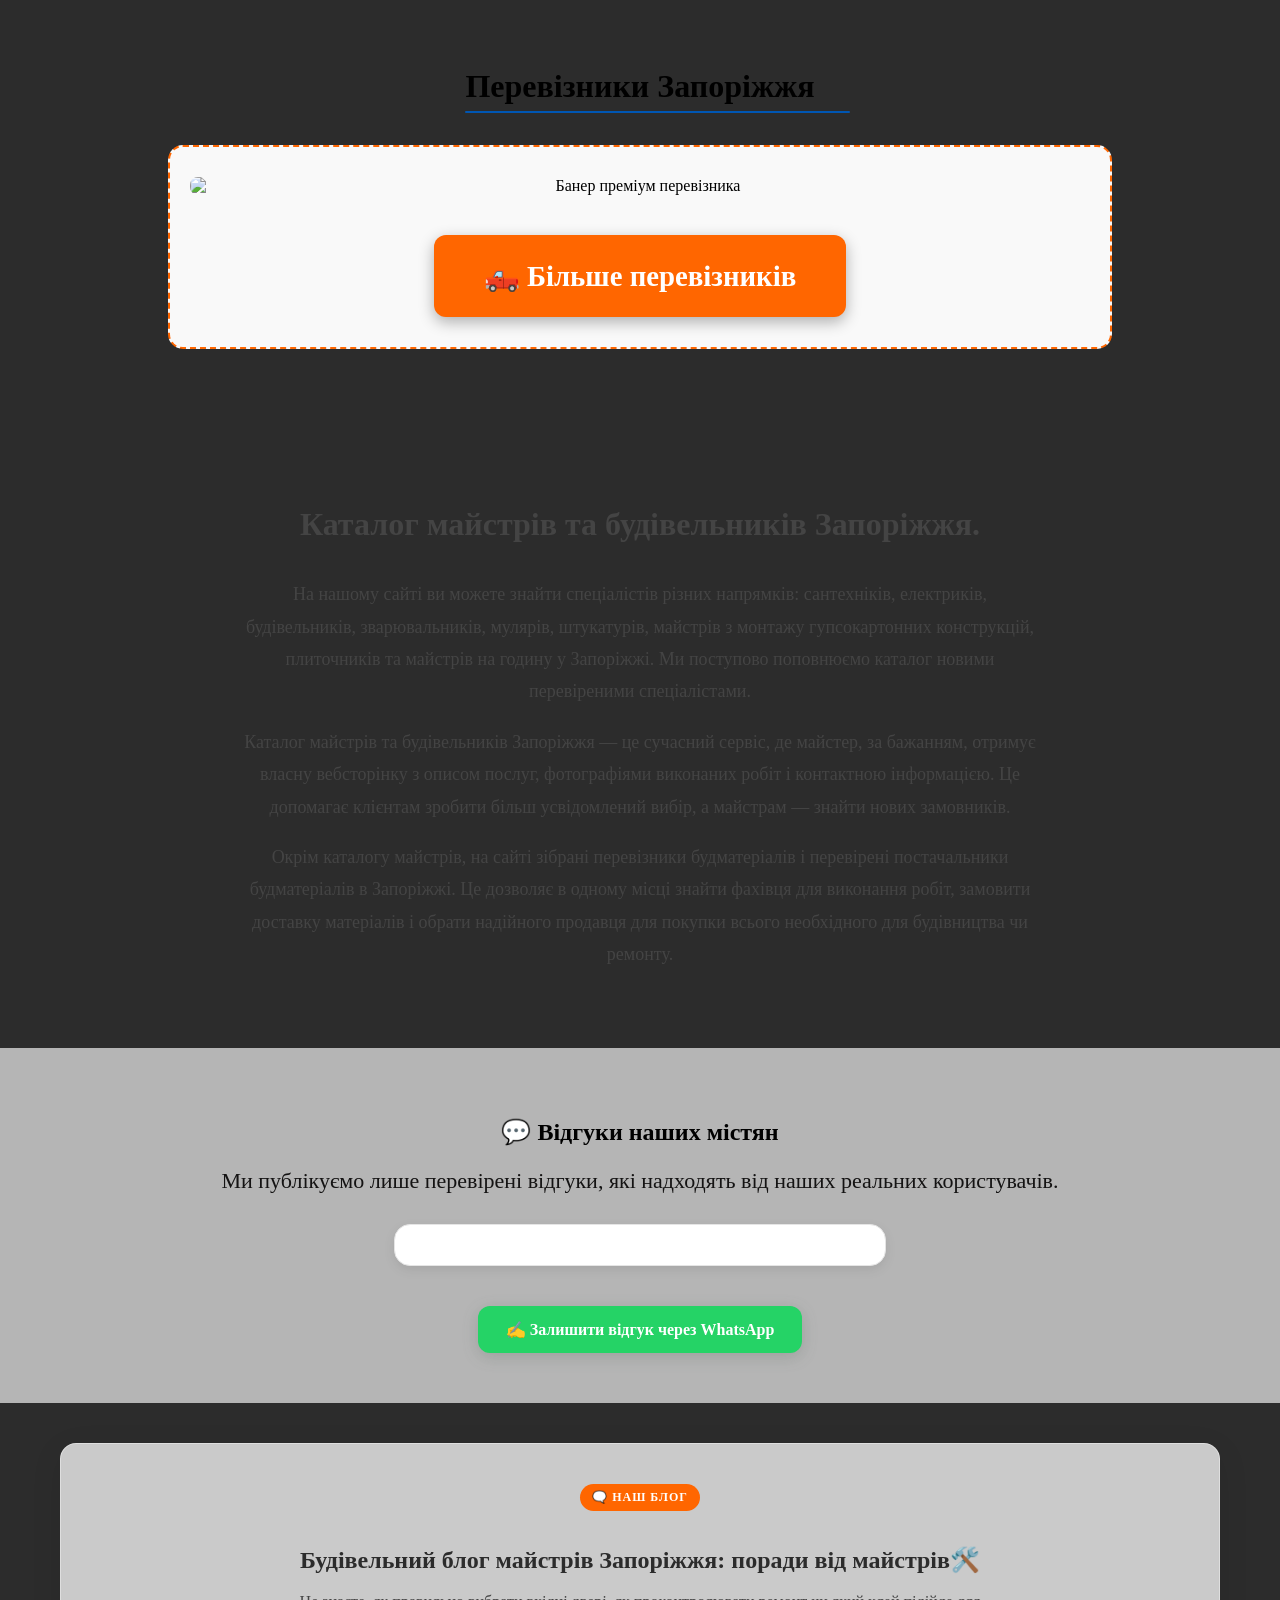
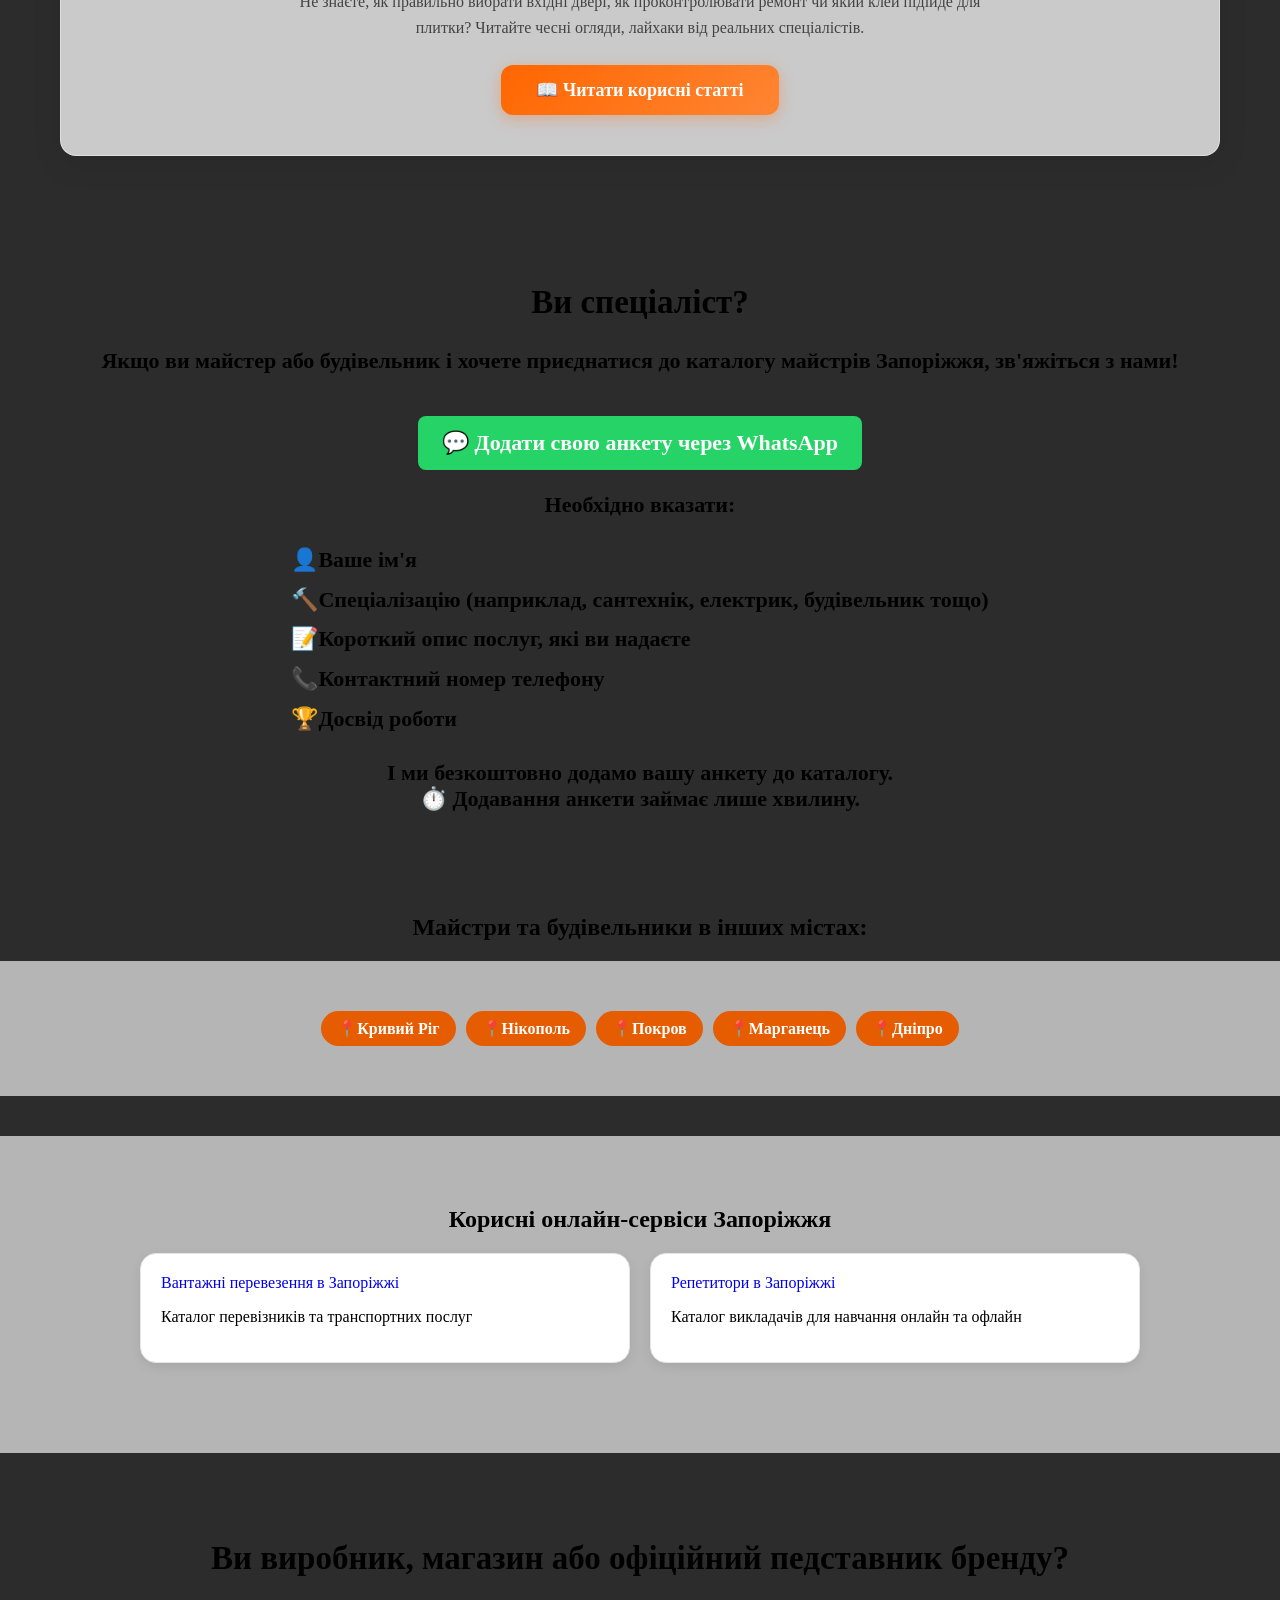
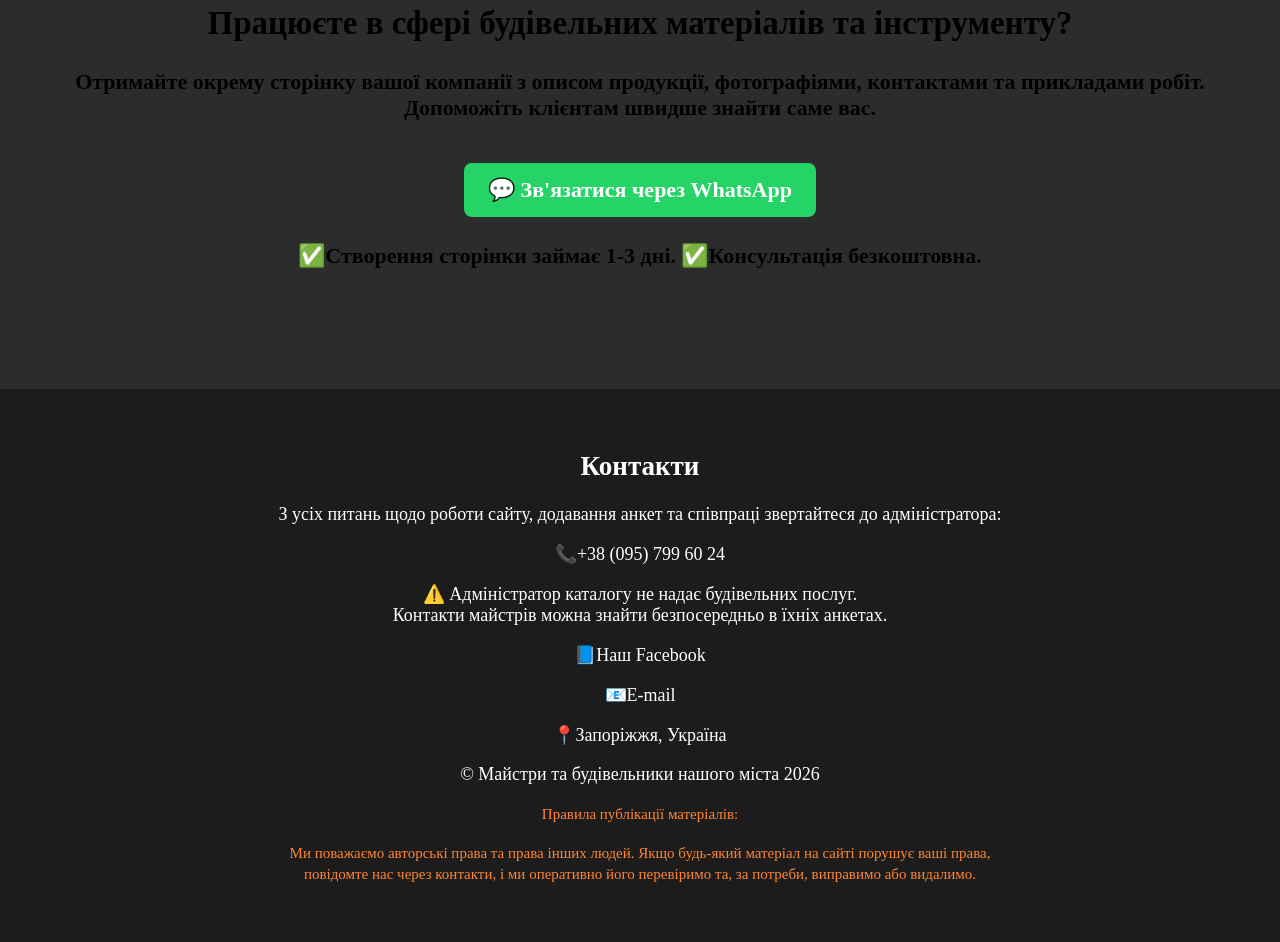
==== commit 945c0486: "Update fmt.Println message from 'Hello' to 'Goodbye'" ====
--- a/index.html
+++ b/index.html
@@ -39,7 +39,7 @@
         <nav>
                
                 <a href="#masters">Наші майстри</a>
-                <a href="delivery/index-delivery.html" class="nav-btn-highlight">Наші перевізники</a>
+                
                 <a href="#contacts">Контакти</a>
                 <a href="promo/promo.html" class="nav-btn-highlight">Стати майстром</a>
                 
@@ -457,3 +457,4 @@
 
 </body>
 </html>
+
